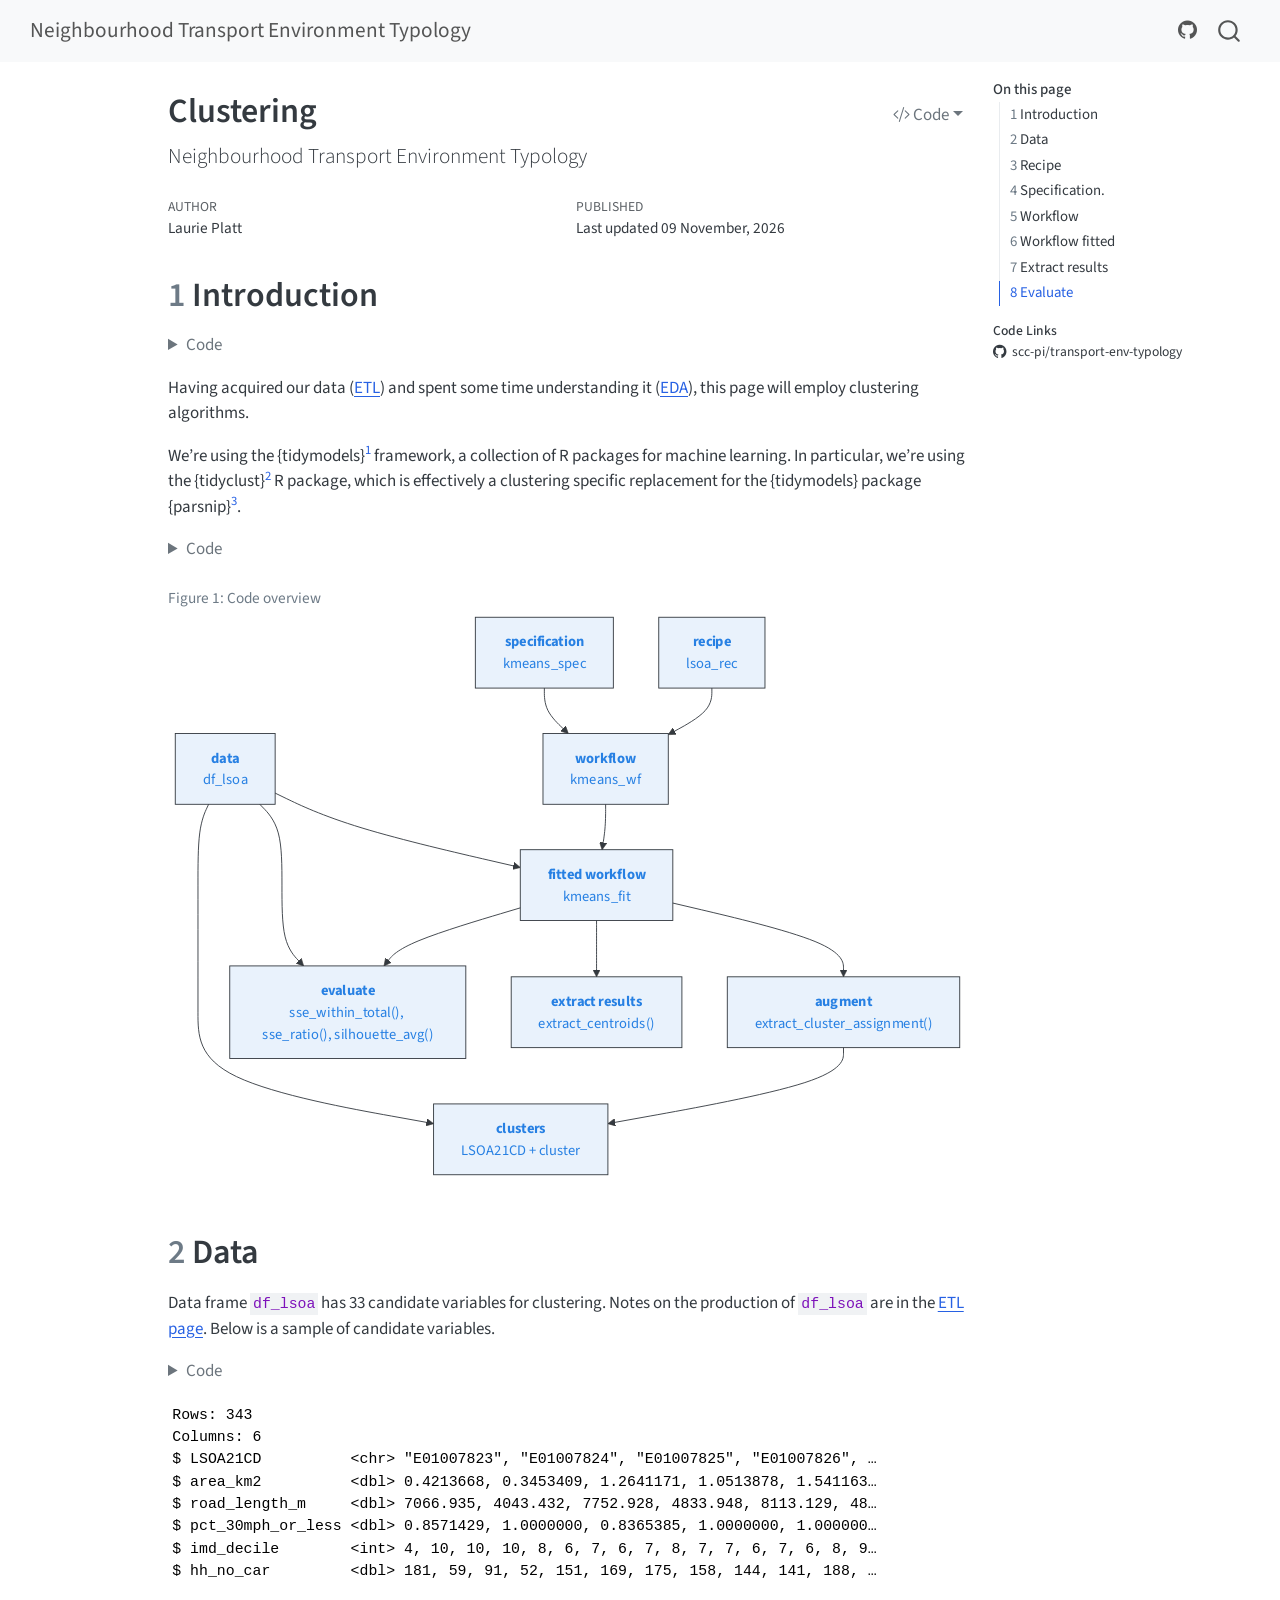
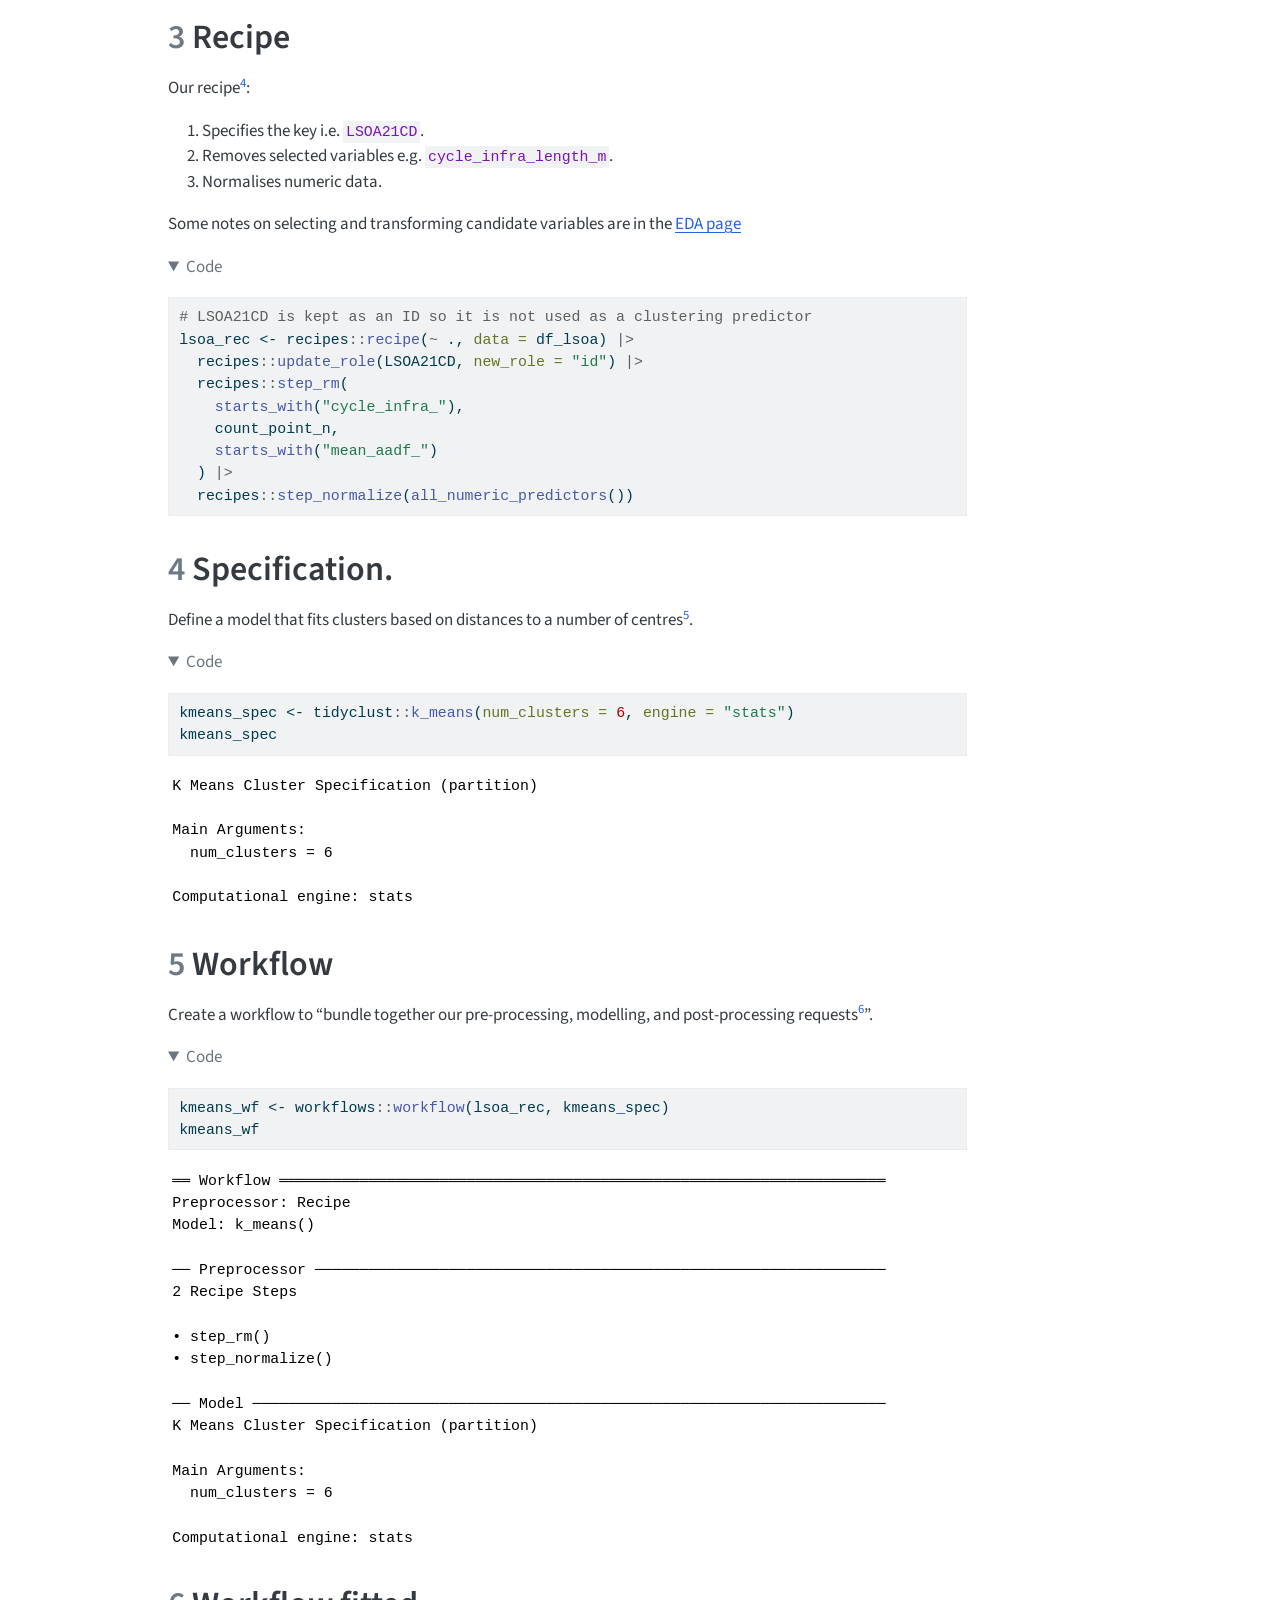
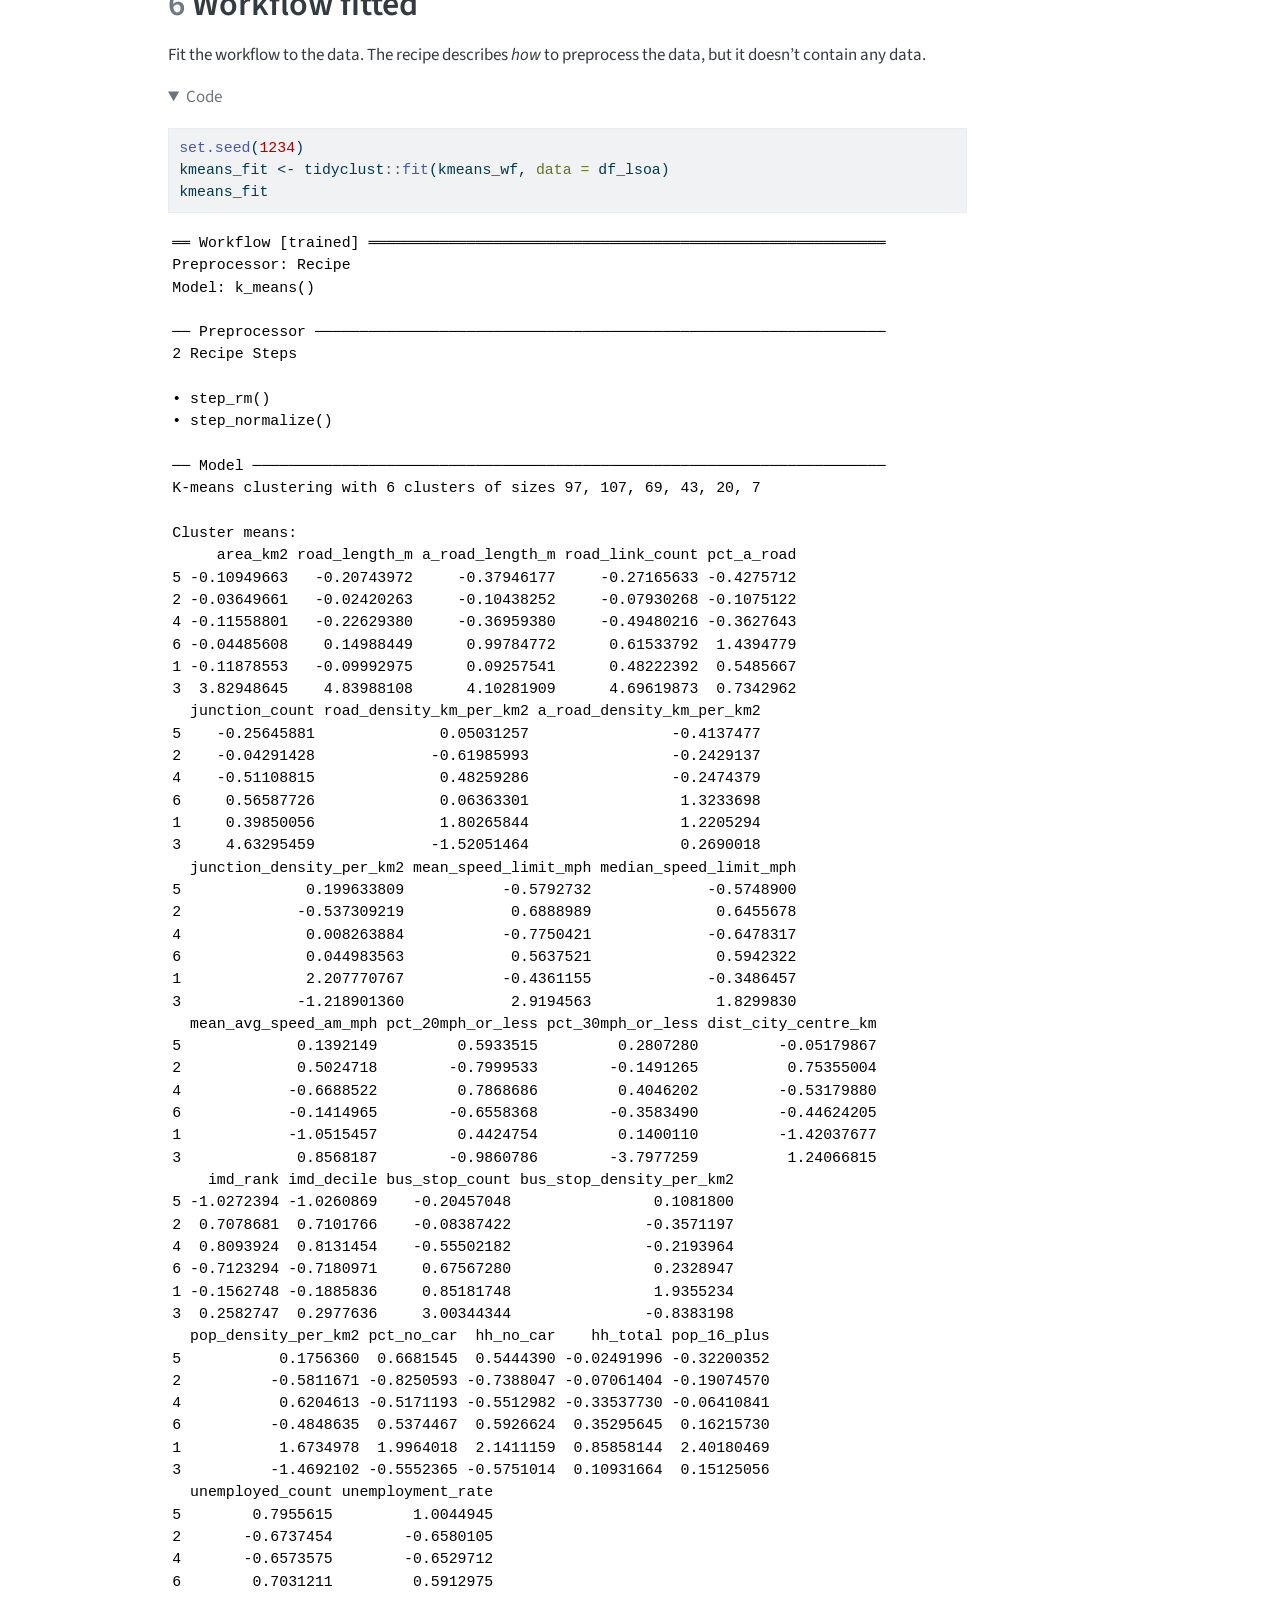
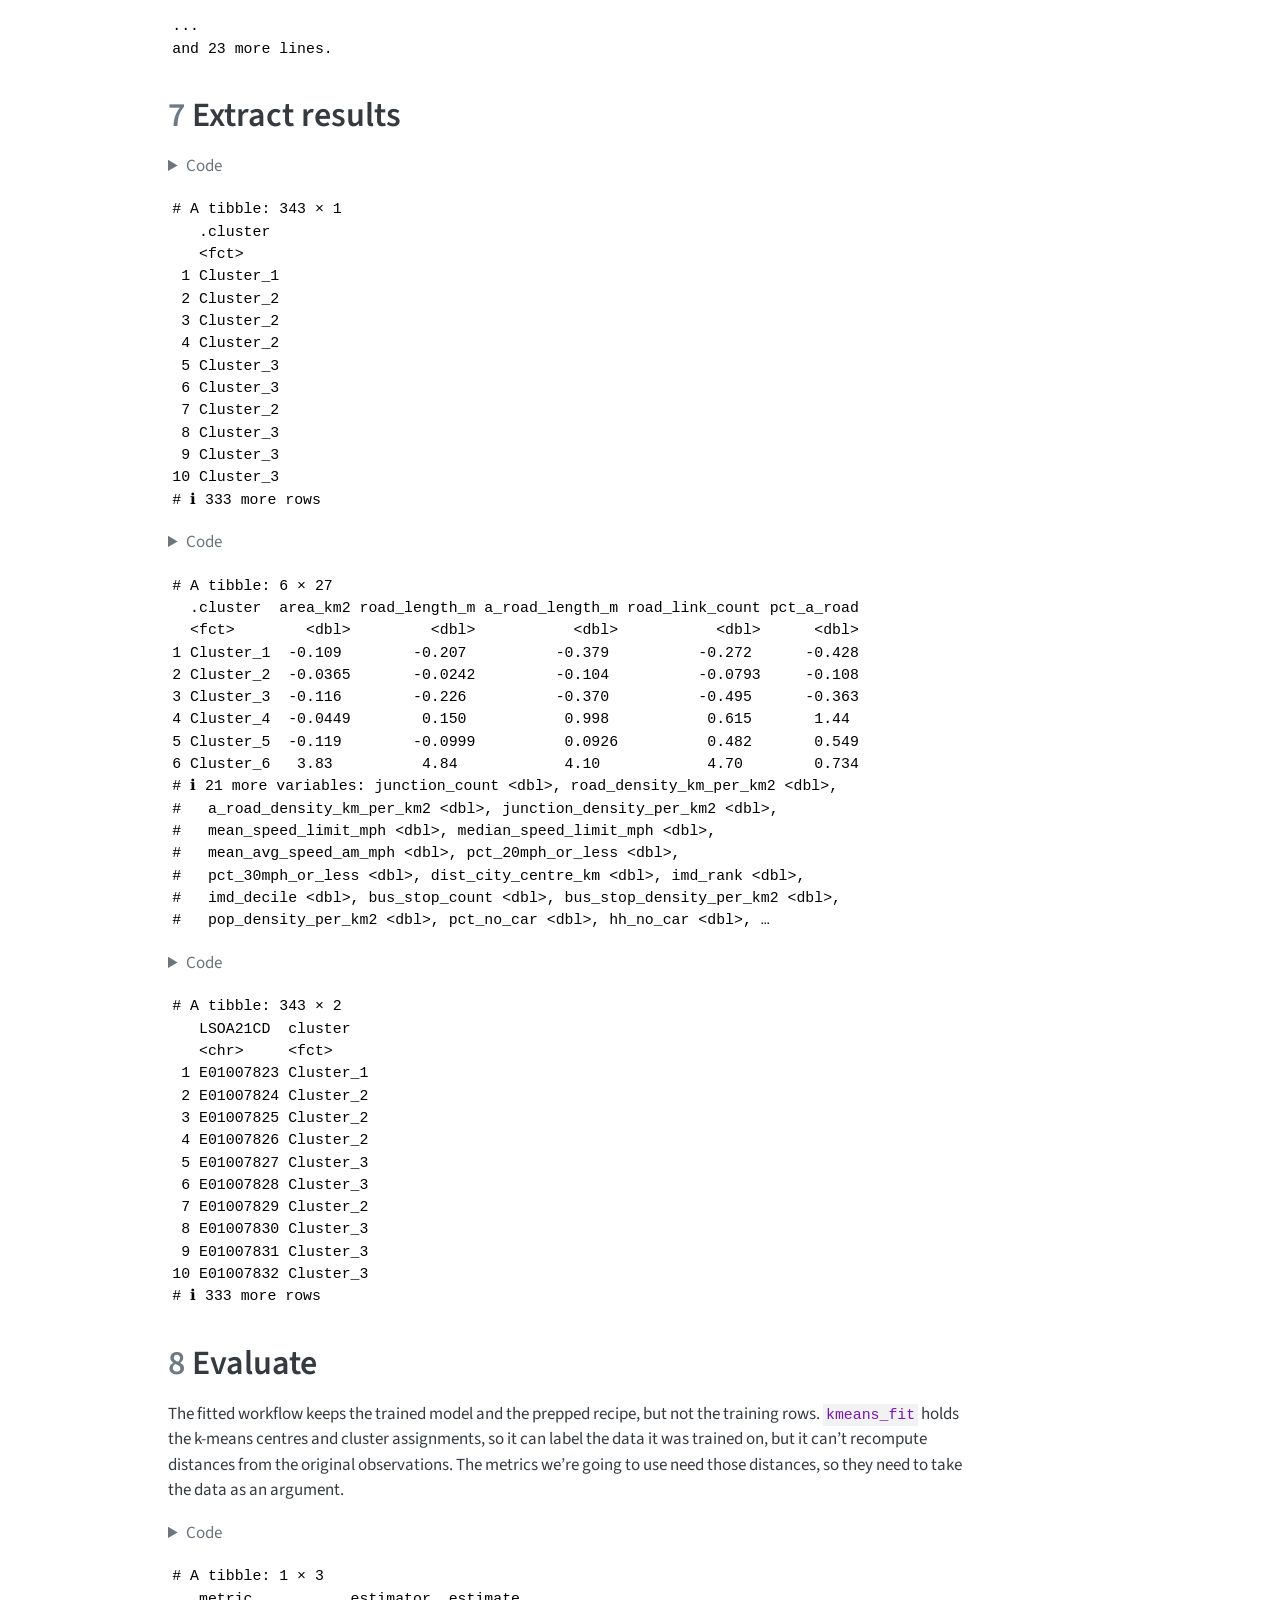
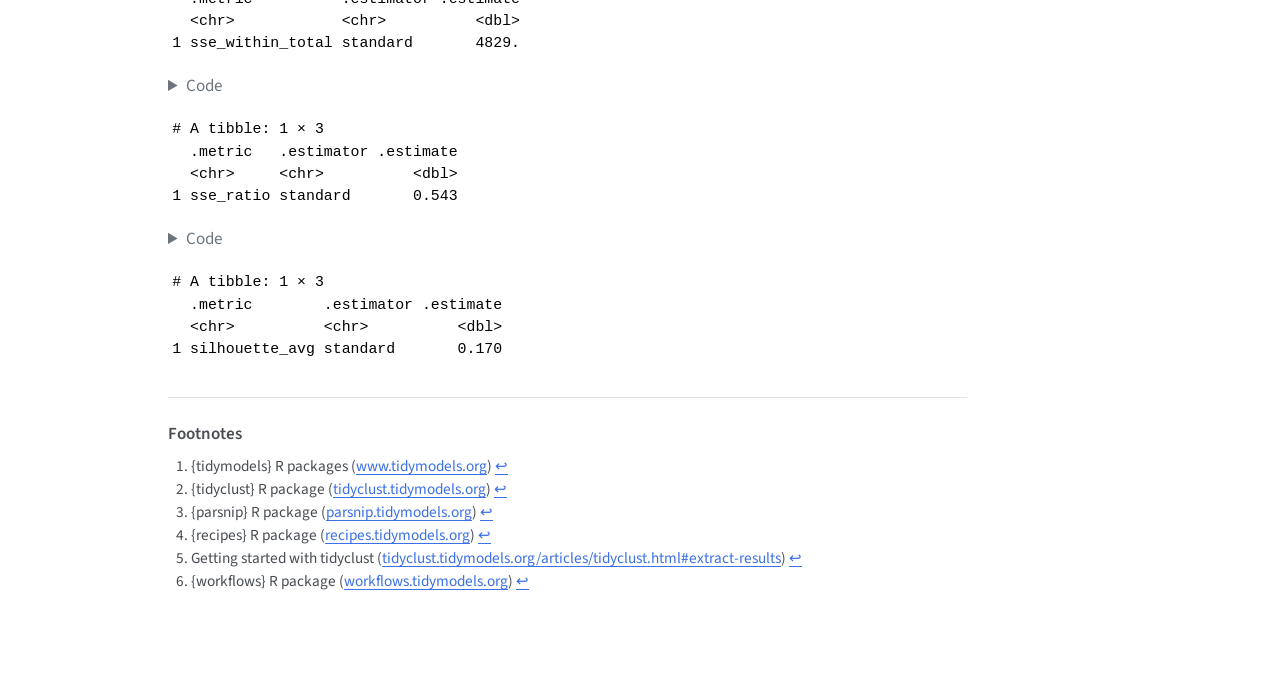
==== docs/clustering.html @ 14057536 "Include the rendered HTML files for the GitHub Page" ====
<!DOCTYPE html>
<html xmlns="http://www.w3.org/1999/xhtml" lang="en" xml:lang="en"><head>

<meta charset="utf-8">
<meta name="generator" content="quarto-1.9.38">

<meta name="viewport" content="width=device-width, initial-scale=1.0, user-scalable=yes">

<meta name="author" content="Laurie Platt">

<title>Clustering – Neighbourhood Transport Environment Typology</title>
<style>
/* Default styles provided by pandoc.
** See https://pandoc.org/MANUAL.html#variables-for-html for config info.
*/
code{white-space: pre-wrap;}
span.smallcaps{font-variant: small-caps;}
div.columns{display: flex; gap: min(4vw, 1.5em);}
div.column{flex: auto; overflow-x: auto;}
div.hanging-indent{margin-left: 1.5em; text-indent: -1.5em;}
ul.task-list{list-style: none;}
ul.task-list li input[type="checkbox"] {
  width: 0.8em;
  margin: 0 0.8em 0.2em -1em; /* quarto-specific, see https://github.com/quarto-dev/quarto-cli/issues/4556 */ 
  vertical-align: middle;
}
/* CSS for syntax highlighting */
html { -webkit-text-size-adjust: 100%; }
pre > code.sourceCode { white-space: pre; position: relative; }
pre > code.sourceCode > span { display: inline-block; line-height: 1.25; }
pre > code.sourceCode > span:empty { height: 1.2em; }
.sourceCode { overflow: visible; }
code.sourceCode > span { color: inherit; text-decoration: inherit; }
div.sourceCode { margin: 1em 0; }
pre.sourceCode { margin: 0; }
@media screen {
div.sourceCode { overflow: auto; }
}
@media print {
pre > code.sourceCode { white-space: pre-wrap; }
pre > code.sourceCode > span { text-indent: -5em; padding-left: 5em; }
}
pre.numberSource code
  { counter-reset: source-line 0; }
pre.numberSource code > span
  { position: relative; left: -4em; counter-increment: source-line; }
pre.numberSource code > span > a:first-child::before
  { content: counter(source-line);
    position: relative; left: -1em; text-align: right; vertical-align: baseline;
    border: none; display: inline-block;
    -webkit-touch-callout: none; -webkit-user-select: none;
    -khtml-user-select: none; -moz-user-select: none;
    -ms-user-select: none; user-select: none;
    padding: 0 4px; width: 4em;
  }
pre.numberSource { margin-left: 3em;  padding-left: 4px; }
div.sourceCode
  {   }
@media screen {
pre > code.sourceCode > span > a:first-child::before { text-decoration: underline; }
}
</style>


<script src="site_libs/quarto-nav/quarto-nav.js"></script>
<script src="site_libs/quarto-nav/headroom.min.js"></script>
<script src="site_libs/clipboard/clipboard.min.js"></script>
<script src="site_libs/quarto-search/autocomplete.umd.js"></script>
<script src="site_libs/quarto-search/fuse.min.js"></script>
<script src="site_libs/quarto-search/quarto-search.js"></script>
<meta name="quarto:offset" content="./">
<script src="site_libs/quarto-html/quarto.js" type="module"></script>
<script src="site_libs/quarto-html/tabsets/tabsets.js" type="module"></script>
<script src="site_libs/quarto-html/popper.min.js"></script>
<script src="site_libs/quarto-html/tippy.umd.min.js"></script>
<script src="site_libs/quarto-html/anchor.min.js"></script>
<link href="site_libs/quarto-html/tippy.css" rel="stylesheet">
<link href="site_libs/quarto-html/quarto-syntax-highlighting-15634bcf2e68342d4ad2dfa704d543f6.css" rel="stylesheet" id="quarto-text-highlighting-styles">
<script src="site_libs/bootstrap/bootstrap.min.js"></script>
<link href="site_libs/bootstrap/bootstrap-icons.css" rel="stylesheet">
<link href="site_libs/bootstrap/bootstrap-a0f9fd0d421825b736dc1bbcbcba2219.min.css" rel="stylesheet" append-hash="true" id="quarto-bootstrap" data-mode="light">
<script id="quarto-search-options" type="application/json">{
  "location": "navbar",
  "copy-button": false,
  "collapse-after": 3,
  "panel-placement": "end",
  "type": "overlay",
  "limit": 50,
  "keyboard-shortcut": [
    "f",
    "/",
    "s"
  ],
  "show-item-context": false,
  "language": {
    "search-no-results-text": "No results",
    "search-matching-documents-text": "matching documents",
    "search-copy-link-title": "Copy link to search",
    "search-hide-matches-text": "Hide additional matches",
    "search-more-match-text": "more match in this document",
    "search-more-matches-text": "more matches in this document",
    "search-clear-button-title": "Clear",
    "search-text-placeholder": "",
    "search-detached-cancel-button-title": "Cancel",
    "search-submit-button-title": "Submit",
    "search-label": "Search"
  }
}</script>
<script src="site_libs/quarto-diagram/mermaid.min.js"></script>
<script src="site_libs/quarto-diagram/mermaid-init.js"></script>
<link href="site_libs/quarto-diagram/mermaid.css" rel="stylesheet">


<link rel="stylesheet" href="resources/styles.css">
</head>

<body class="nav-fixed quarto-light">

<div id="quarto-search-results"></div>
  <header id="quarto-header" class="headroom fixed-top">
    <nav class="navbar navbar-expand-lg " data-bs-theme="dark">
      <div class="navbar-container container-fluid">
      <div class="navbar-brand-container mx-auto">
    <a class="navbar-brand" href="./index.html">
    <span class="navbar-title">Neighbourhood Transport Environment Typology</span>
    </a>
  </div>
            <div id="quarto-search" class="" title="Search"></div>
          <button class="navbar-toggler" type="button" data-bs-toggle="collapse" data-bs-target="#navbarCollapse" aria-controls="navbarCollapse" role="menu" aria-expanded="false" aria-label="Toggle navigation" onclick="if (window.quartoToggleHeadroom) { window.quartoToggleHeadroom(); }">
  <span class="navbar-toggler-icon"></span>
</button>
          <div class="collapse navbar-collapse" id="navbarCollapse">
            <ul class="navbar-nav navbar-nav-scroll ms-auto">
  <li class="nav-item compact">
    <a class="nav-link" href="https://github.com/scc-pi/transport-env-typology"> <i class="bi bi-github" role="img" aria-label="GitHub">
</i> 
<span class="menu-text"></span></a>
  </li>  
</ul>
          </div> <!-- /navcollapse -->
            <div class="quarto-navbar-tools">
</div>
      </div> <!-- /container-fluid -->
    </nav>
</header>
<!-- content -->
<div id="quarto-content" class="quarto-container page-columns page-rows-contents page-layout-article page-navbar">
<!-- sidebar -->
<!-- margin-sidebar -->
    <div id="quarto-margin-sidebar" class="sidebar margin-sidebar">
        <nav id="TOC" role="doc-toc" class="toc-active" data-toc-expanded="1">
    <h2 id="toc-title">On this page</h2>
   
  <ul>
  <li><a href="#introduction" id="toc-introduction" class="nav-link active" data-scroll-target="#introduction"><span class="header-section-number">1</span> Introduction</a></li>
  <li><a href="#data" id="toc-data" class="nav-link" data-scroll-target="#data"><span class="header-section-number">2</span> Data</a></li>
  <li><a href="#recipe" id="toc-recipe" class="nav-link" data-scroll-target="#recipe"><span class="header-section-number">3</span> Recipe</a></li>
  <li><a href="#specification." id="toc-specification." class="nav-link" data-scroll-target="#specification."><span class="header-section-number">4</span> Specification.</a></li>
  <li><a href="#workflow" id="toc-workflow" class="nav-link" data-scroll-target="#workflow"><span class="header-section-number">5</span> Workflow</a></li>
  <li><a href="#workflow-fitted" id="toc-workflow-fitted" class="nav-link" data-scroll-target="#workflow-fitted"><span class="header-section-number">6</span> Workflow fitted</a></li>
  <li><a href="#extract-results" id="toc-extract-results" class="nav-link" data-scroll-target="#extract-results"><span class="header-section-number">7</span> Extract results</a></li>
  <li><a href="#evaluate" id="toc-evaluate" class="nav-link" data-scroll-target="#evaluate"><span class="header-section-number">8</span> Evaluate</a></li>
  </ul>
<div class="quarto-code-links"><h2>Code Links</h2><ul><li><a href="https://github.com/scc-pi/transport-env-typology"><i class="bi bi-github"></i>scc-pi/transport-env-typology</a></li></ul></div></nav>
    </div>
<!-- main -->
<main class="content" id="quarto-document-content">

<header id="title-block-header" class="quarto-title-block default">
<div class="quarto-title">
<div class="quarto-title-block"><div><h1 class="title">Clustering</h1><button type="button" class="btn code-tools-button dropdown-toggle" id="quarto-code-tools-menu" data-bs-toggle="dropdown" aria-expanded="false"><i class="bi"></i> Code</button><ul class="dropdown-menu dropdown-menu-end" aria-labelelledby="quarto-code-tools-menu"><li><a id="quarto-show-all-code" class="dropdown-item" href="javascript:void(0)" role="button">Show All Code</a></li><li><a id="quarto-hide-all-code" class="dropdown-item" href="javascript:void(0)" role="button">Hide All Code</a></li><li><hr class="dropdown-divider"></li><li><a id="quarto-view-source" class="dropdown-item" href="javascript:void(0)" role="button">View Source</a></li></ul></div></div>
<p class="subtitle lead">Neighbourhood Transport Environment Typology</p>
</div>



<div class="quarto-title-meta">

    <div>
    <div class="quarto-title-meta-heading">Author</div>
    <div class="quarto-title-meta-contents">
             <p>Laurie Platt </p>
          </div>
  </div>
    
    <div>
    <div class="quarto-title-meta-heading">Published</div>
    <div class="quarto-title-meta-contents">
      <p class="date">Last updated 09 November, 2026</p>
    </div>
  </div>
  
    
  </div>
  


</header>


<section id="introduction" class="level1" data-number="1">
<h1 data-number="1"><span class="header-section-number">1</span> Introduction</h1>
<div class="cell">
<details class="code-fold">
<summary>Code</summary>
<div class="code-copy-outer-scaffold"><div class="sourceCode cell-code" id="cb1"><pre class="sourceCode r code-with-copy"><code class="sourceCode r"><span id="cb1-1"><a href="#cb1-1" aria-hidden="true" tabindex="-1"></a><span class="co"># Packages</span></span>
<span id="cb1-2"><a href="#cb1-2" aria-hidden="true" tabindex="-1"></a><span class="fu">library</span>(tidyverse)</span>
<span id="cb1-3"><a href="#cb1-3" aria-hidden="true" tabindex="-1"></a><span class="fu">library</span>(here)</span>
<span id="cb1-4"><a href="#cb1-4" aria-hidden="true" tabindex="-1"></a><span class="fu">library</span>(targets)</span>
<span id="cb1-5"><a href="#cb1-5" aria-hidden="true" tabindex="-1"></a><span class="fu">library</span>(gt)</span>
<span id="cb1-6"><a href="#cb1-6" aria-hidden="true" tabindex="-1"></a><span class="fu">library</span>(gtExtras)</span>
<span id="cb1-7"><a href="#cb1-7" aria-hidden="true" tabindex="-1"></a><span class="fu">library</span>(sf)</span>
<span id="cb1-8"><a href="#cb1-8" aria-hidden="true" tabindex="-1"></a><span class="fu">library</span>(leaflet)</span>
<span id="cb1-9"><a href="#cb1-9" aria-hidden="true" tabindex="-1"></a><span class="fu">library</span>(tidymodels)</span>
<span id="cb1-10"><a href="#cb1-10" aria-hidden="true" tabindex="-1"></a><span class="fu">library</span>(tidyclust)</span>
<span id="cb1-11"><a href="#cb1-11" aria-hidden="true" tabindex="-1"></a></span>
<span id="cb1-12"><a href="#cb1-12" aria-hidden="true" tabindex="-1"></a><span class="co"># Sources all R/*.R same as _targets.R</span></span>
<span id="cb1-13"><a href="#cb1-13" aria-hidden="true" tabindex="-1"></a><span class="fu">tar_source</span>()       </span>
<span id="cb1-14"><a href="#cb1-14" aria-hidden="true" tabindex="-1"></a></span>
<span id="cb1-15"><a href="#cb1-15" aria-hidden="true" tabindex="-1"></a><span class="co"># Objects needed from our {targets} pipeline</span></span>
<span id="cb1-16"><a href="#cb1-16" aria-hidden="true" tabindex="-1"></a><span class="fu">tar_load</span>(df_lsoa)</span>
<span id="cb1-17"><a href="#cb1-17" aria-hidden="true" tabindex="-1"></a></span>
<span id="cb1-18"><a href="#cb1-18" aria-hidden="true" tabindex="-1"></a><span class="co"># ggplot theme</span></span>
<span id="cb1-19"><a href="#cb1-19" aria-hidden="true" tabindex="-1"></a><span class="fu">set_theme</span>(<span class="fu">theme_minimal</span>())</span></code></pre></div><button title="Copy to Clipboard" class="code-copy-button"><i class="bi"></i></button></div>
</details>
</div>
<p>Having acquired our data (<a href="./etl.html">ETL</a>) and spent some time understanding it (<a href="./eda.html">EDA</a>), this page will employ clustering algorithms.</p>
<p>We’re using the {tidymodels}<a href="#fn1" class="footnote-ref" id="fnref1" role="doc-noteref"><sup>1</sup></a> framework, a collection of R packages for machine learning. In particular, we’re using the {tidyclust}<a href="#fn2" class="footnote-ref" id="fnref2" role="doc-noteref"><sup>2</sup></a> R package, which is effectively a clustering specific replacement for the {tidymodels} package {parsnip}<a href="#fn3" class="footnote-ref" id="fnref3" role="doc-noteref"><sup>3</sup></a>.</p>
<div class="cell" data-layout-align="left">
<details class="code-fold">
<summary>Code</summary>
<div class="code-copy-outer-scaffold"><div class="sourceCode cell-code" id="cb2"><pre class="sourceCode default code-with-copy"><code class="sourceCode default"><span id="cb2-1"><a href="#cb2-1" aria-hidden="true" tabindex="-1"></a>flowchart TD</span>
<span id="cb2-2"><a href="#cb2-2" aria-hidden="true" tabindex="-1"></a>    df["&lt;b&gt;data&lt;/b&gt;&lt;br/&gt;df_lsoa"]</span>
<span id="cb2-3"><a href="#cb2-3" aria-hidden="true" tabindex="-1"></a>    rec["&lt;b&gt;recipe&lt;/b&gt;&lt;br/&gt;lsoa_rec"]</span>
<span id="cb2-4"><a href="#cb2-4" aria-hidden="true" tabindex="-1"></a>    spec["&lt;b&gt;specification&lt;/b&gt;&lt;br/&gt;kmeans_spec"]</span>
<span id="cb2-5"><a href="#cb2-5" aria-hidden="true" tabindex="-1"></a>    wf["&lt;b&gt;workflow&lt;/b&gt;&lt;br/&gt;kmeans_wf"]</span>
<span id="cb2-6"><a href="#cb2-6" aria-hidden="true" tabindex="-1"></a>    fit["&lt;b&gt;fitted workflow&lt;/b&gt;&lt;br/&gt;kmeans_fit"]</span>
<span id="cb2-7"><a href="#cb2-7" aria-hidden="true" tabindex="-1"></a>    aug["&lt;b&gt;augment&lt;/b&gt;&lt;br/&gt;extract_cluster_assignment()"]</span>
<span id="cb2-8"><a href="#cb2-8" aria-hidden="true" tabindex="-1"></a>    cent["&lt;b&gt;extract results&lt;/b&gt;&lt;br/&gt;extract_centroids()"]</span>
<span id="cb2-9"><a href="#cb2-9" aria-hidden="true" tabindex="-1"></a>    eval["&lt;b&gt;evaluate&lt;/b&gt;&lt;br/&gt;sse_within_total(), sse_ratio(), silhouette_avg()"]</span>
<span id="cb2-10"><a href="#cb2-10" aria-hidden="true" tabindex="-1"></a>    clust["&lt;b&gt;clusters&lt;/b&gt;&lt;br/&gt;LSOA21CD + cluster"]</span>
<span id="cb2-11"><a href="#cb2-11" aria-hidden="true" tabindex="-1"></a>    </span>
<span id="cb2-12"><a href="#cb2-12" aria-hidden="true" tabindex="-1"></a>    rec --&gt; wf</span>
<span id="cb2-13"><a href="#cb2-13" aria-hidden="true" tabindex="-1"></a>    spec --&gt; wf</span>
<span id="cb2-14"><a href="#cb2-14" aria-hidden="true" tabindex="-1"></a></span>
<span id="cb2-15"><a href="#cb2-15" aria-hidden="true" tabindex="-1"></a>    df --&gt; fit</span>
<span id="cb2-16"><a href="#cb2-16" aria-hidden="true" tabindex="-1"></a>    wf --&gt; fit</span>
<span id="cb2-17"><a href="#cb2-17" aria-hidden="true" tabindex="-1"></a></span>
<span id="cb2-18"><a href="#cb2-18" aria-hidden="true" tabindex="-1"></a>    fit --&gt; aug</span>
<span id="cb2-19"><a href="#cb2-19" aria-hidden="true" tabindex="-1"></a>    fit --&gt; cent</span>
<span id="cb2-20"><a href="#cb2-20" aria-hidden="true" tabindex="-1"></a>    fit --&gt; eval</span>
<span id="cb2-21"><a href="#cb2-21" aria-hidden="true" tabindex="-1"></a>    df --&gt; eval</span>
<span id="cb2-22"><a href="#cb2-22" aria-hidden="true" tabindex="-1"></a>    </span>
<span id="cb2-23"><a href="#cb2-23" aria-hidden="true" tabindex="-1"></a>    df --&gt; clust</span>
<span id="cb2-24"><a href="#cb2-24" aria-hidden="true" tabindex="-1"></a>    aug --&gt; clust</span></code></pre></div><button title="Copy to Clipboard" class="code-copy-button"><i class="bi"></i></button></div>
</details>
<div class="cell-output-display">
<div id="fig-overview" class="quarto-float quarto-figure quarto-figure-left anchored">
<figure class="quarto-float quarto-float-fig figure">
<figcaption class="quarto-float-caption-top quarto-float-caption quarto-float-fig" id="fig-overview-caption-0ceaefa1-69ba-4598-a22c-09a6ac19f8ca">
Figure&nbsp;1: Code overview
</figcaption>
<div aria-describedby="fig-overview-caption-0ceaefa1-69ba-4598-a22c-09a6ac19f8ca">
<div>
<pre class="mermaid mermaid-js" data-label="fig-overview">flowchart TD
    df["&lt;b&gt;data&lt;/b&gt;&lt;br/&gt;df_lsoa"]
    rec["&lt;b&gt;recipe&lt;/b&gt;&lt;br/&gt;lsoa_rec"]
    spec["&lt;b&gt;specification&lt;/b&gt;&lt;br/&gt;kmeans_spec"]
    wf["&lt;b&gt;workflow&lt;/b&gt;&lt;br/&gt;kmeans_wf"]
    fit["&lt;b&gt;fitted workflow&lt;/b&gt;&lt;br/&gt;kmeans_fit"]
    aug["&lt;b&gt;augment&lt;/b&gt;&lt;br/&gt;extract_cluster_assignment()"]
    cent["&lt;b&gt;extract results&lt;/b&gt;&lt;br/&gt;extract_centroids()"]
    eval["&lt;b&gt;evaluate&lt;/b&gt;&lt;br/&gt;sse_within_total(), sse_ratio(), silhouette_avg()"]
    clust["&lt;b&gt;clusters&lt;/b&gt;&lt;br/&gt;LSOA21CD + cluster"]
    
    rec --&gt; wf
    spec --&gt; wf

    df --&gt; fit
    wf --&gt; fit

    fit --&gt; aug
    fit --&gt; cent
    fit --&gt; eval
    df --&gt; eval
    
    df --&gt; clust
    aug --&gt; clust
</pre>
</div>
</div>
</figure>
</div>
</div>
</div>
</section>
<section id="data" class="level1" data-number="2">
<h1 data-number="2"><span class="header-section-number">2</span> Data</h1>
<p>Data frame <code>df_lsoa</code> has 33 candidate variables for clustering. Notes on the production of <code>df_lsoa</code> are in the <a href="./etl.html">ETL page</a>. Below is a sample of candidate variables.</p>
<div class="cell">
<details class="code-fold">
<summary>Code</summary>
<div class="code-copy-outer-scaffold"><div class="sourceCode cell-code" id="cb3"><pre class="sourceCode r code-with-copy"><code class="sourceCode r"><span id="cb3-1"><a href="#cb3-1" aria-hidden="true" tabindex="-1"></a>df_lsoa <span class="sc">|&gt;</span> </span>
<span id="cb3-2"><a href="#cb3-2" aria-hidden="true" tabindex="-1"></a>  <span class="fu">select</span>(<span class="dv">1</span>, <span class="dv">2</span>, <span class="dv">3</span>, <span class="dv">15</span>, <span class="dv">25</span>, <span class="dv">30</span>) <span class="sc">|&gt;</span> </span>
<span id="cb3-3"><a href="#cb3-3" aria-hidden="true" tabindex="-1"></a>  <span class="fu">glimpse</span>()</span></code></pre></div><button title="Copy to Clipboard" class="code-copy-button"><i class="bi"></i></button></div>
</details>
<div class="cell-output cell-output-stdout">
<pre><code>Rows: 343
Columns: 6
$ LSOA21CD          &lt;chr&gt; "E01007823", "E01007824", "E01007825", "E01007826", …
$ area_km2          &lt;dbl&gt; 0.4213668, 0.3453409, 1.2641171, 1.0513878, 1.541163…
$ road_length_m     &lt;dbl&gt; 7066.935, 4043.432, 7752.928, 4833.948, 8113.129, 48…
$ pct_30mph_or_less &lt;dbl&gt; 0.8571429, 1.0000000, 0.8365385, 1.0000000, 1.000000…
$ imd_decile        &lt;int&gt; 4, 10, 10, 10, 8, 6, 7, 6, 7, 8, 7, 7, 6, 7, 6, 8, 9…
$ hh_no_car         &lt;dbl&gt; 181, 59, 91, 52, 151, 169, 175, 158, 144, 141, 188, …</code></pre>
</div>
</div>
</section>
<section id="recipe" class="level1" data-number="3">
<h1 data-number="3"><span class="header-section-number">3</span> Recipe</h1>
<p>Our recipe<a href="#fn4" class="footnote-ref" id="fnref4" role="doc-noteref"><sup>4</sup></a>:</p>
<ol type="1">
<li>Specifies the key i.e.&nbsp;<code>LSOA21CD</code>.<br>
</li>
<li>Removes selected variables e.g.&nbsp;<code>cycle_infra_length_m</code>.<br>
</li>
<li>Normalises numeric data.</li>
</ol>
<p>Some notes on selecting and transforming candidate variables are in the <a href="./eda.html">EDA page</a></p>
<div class="cell">
<details open="" class="code-fold">
<summary>Code</summary>
<div class="code-copy-outer-scaffold"><div class="sourceCode cell-code" id="cb5"><pre class="sourceCode r code-with-copy"><code class="sourceCode r"><span id="cb5-1"><a href="#cb5-1" aria-hidden="true" tabindex="-1"></a><span class="co"># LSOA21CD is kept as an ID so it is not used as a clustering predictor</span></span>
<span id="cb5-2"><a href="#cb5-2" aria-hidden="true" tabindex="-1"></a>lsoa_rec <span class="ot">&lt;-</span> recipes<span class="sc">::</span><span class="fu">recipe</span>(<span class="sc">~</span> ., <span class="at">data =</span> df_lsoa) <span class="sc">|&gt;</span></span>
<span id="cb5-3"><a href="#cb5-3" aria-hidden="true" tabindex="-1"></a>  recipes<span class="sc">::</span><span class="fu">update_role</span>(LSOA21CD, <span class="at">new_role =</span> <span class="st">"id"</span>) <span class="sc">|&gt;</span></span>
<span id="cb5-4"><a href="#cb5-4" aria-hidden="true" tabindex="-1"></a>  recipes<span class="sc">::</span><span class="fu">step_rm</span>(</span>
<span id="cb5-5"><a href="#cb5-5" aria-hidden="true" tabindex="-1"></a>    <span class="fu">starts_with</span>(<span class="st">"cycle_infra_"</span>),</span>
<span id="cb5-6"><a href="#cb5-6" aria-hidden="true" tabindex="-1"></a>    count_point_n,</span>
<span id="cb5-7"><a href="#cb5-7" aria-hidden="true" tabindex="-1"></a>    <span class="fu">starts_with</span>(<span class="st">"mean_aadf_"</span>)</span>
<span id="cb5-8"><a href="#cb5-8" aria-hidden="true" tabindex="-1"></a>  ) <span class="sc">|&gt;</span></span>
<span id="cb5-9"><a href="#cb5-9" aria-hidden="true" tabindex="-1"></a>  recipes<span class="sc">::</span><span class="fu">step_normalize</span>(<span class="fu">all_numeric_predictors</span>())</span></code></pre></div><button title="Copy to Clipboard" class="code-copy-button"><i class="bi"></i></button></div>
</details>
</div>
</section>
<section id="specification." class="level1" data-number="4">
<h1 data-number="4"><span class="header-section-number">4</span> Specification.</h1>
<p>Define a model that fits clusters based on distances to a number of centres<a href="#fn5" class="footnote-ref" id="fnref5" role="doc-noteref"><sup>5</sup></a>.</p>
<div class="cell">
<details open="" class="code-fold">
<summary>Code</summary>
<div class="code-copy-outer-scaffold"><div class="sourceCode cell-code" id="cb6"><pre class="sourceCode r code-with-copy"><code class="sourceCode r"><span id="cb6-1"><a href="#cb6-1" aria-hidden="true" tabindex="-1"></a>kmeans_spec <span class="ot">&lt;-</span> tidyclust<span class="sc">::</span><span class="fu">k_means</span>(<span class="at">num_clusters =</span> <span class="dv">6</span>, <span class="at">engine =</span> <span class="st">"stats"</span>)</span>
<span id="cb6-2"><a href="#cb6-2" aria-hidden="true" tabindex="-1"></a>kmeans_spec</span></code></pre></div><button title="Copy to Clipboard" class="code-copy-button"><i class="bi"></i></button></div>
</details>
<div class="cell-output cell-output-stdout">
<pre><code>K Means Cluster Specification (partition)

Main Arguments:
  num_clusters = 6

Computational engine: stats </code></pre>
</div>
</div>
</section>
<section id="workflow" class="level1" data-number="5">
<h1 data-number="5"><span class="header-section-number">5</span> Workflow</h1>
<p>Create a workflow to “bundle together our pre-processing, modelling, and post-processing requests<a href="#fn6" class="footnote-ref" id="fnref6" role="doc-noteref"><sup>6</sup></a>”.</p>
<div class="cell">
<details open="" class="code-fold">
<summary>Code</summary>
<div class="code-copy-outer-scaffold"><div class="sourceCode cell-code" id="cb8"><pre class="sourceCode r code-with-copy"><code class="sourceCode r"><span id="cb8-1"><a href="#cb8-1" aria-hidden="true" tabindex="-1"></a>kmeans_wf <span class="ot">&lt;-</span> workflows<span class="sc">::</span><span class="fu">workflow</span>(lsoa_rec, kmeans_spec)</span>
<span id="cb8-2"><a href="#cb8-2" aria-hidden="true" tabindex="-1"></a>kmeans_wf</span></code></pre></div><button title="Copy to Clipboard" class="code-copy-button"><i class="bi"></i></button></div>
</details>
<div class="cell-output cell-output-stdout">
<pre><code>══ Workflow ════════════════════════════════════════════════════════════════════
Preprocessor: Recipe
Model: k_means()

── Preprocessor ────────────────────────────────────────────────────────────────
2 Recipe Steps

• step_rm()
• step_normalize()

── Model ───────────────────────────────────────────────────────────────────────
K Means Cluster Specification (partition)

Main Arguments:
  num_clusters = 6

Computational engine: stats </code></pre>
</div>
</div>
</section>
<section id="workflow-fitted" class="level1" data-number="6">
<h1 data-number="6"><span class="header-section-number">6</span> Workflow fitted</h1>
<p>Fit the workflow to the data. The recipe describes <em>how</em> to preprocess the data, but it doesn’t contain any data.</p>
<div class="cell">
<details open="" class="code-fold">
<summary>Code</summary>
<div class="code-copy-outer-scaffold"><div class="sourceCode cell-code" id="cb10"><pre class="sourceCode r code-with-copy"><code class="sourceCode r"><span id="cb10-1"><a href="#cb10-1" aria-hidden="true" tabindex="-1"></a><span class="fu">set.seed</span>(<span class="dv">1234</span>)</span>
<span id="cb10-2"><a href="#cb10-2" aria-hidden="true" tabindex="-1"></a>kmeans_fit <span class="ot">&lt;-</span> tidyclust<span class="sc">::</span><span class="fu">fit</span>(kmeans_wf, <span class="at">data =</span> df_lsoa)</span>
<span id="cb10-3"><a href="#cb10-3" aria-hidden="true" tabindex="-1"></a>kmeans_fit</span></code></pre></div><button title="Copy to Clipboard" class="code-copy-button"><i class="bi"></i></button></div>
</details>
<div class="cell-output cell-output-stdout">
<pre><code>══ Workflow [trained] ══════════════════════════════════════════════════════════
Preprocessor: Recipe
Model: k_means()

── Preprocessor ────────────────────────────────────────────────────────────────
2 Recipe Steps

• step_rm()
• step_normalize()

── Model ───────────────────────────────────────────────────────────────────────
K-means clustering with 6 clusters of sizes 97, 107, 69, 43, 20, 7

Cluster means:
     area_km2 road_length_m a_road_length_m road_link_count pct_a_road
5 -0.10949663   -0.20743972     -0.37946177     -0.27165633 -0.4275712
2 -0.03649661   -0.02420263     -0.10438252     -0.07930268 -0.1075122
4 -0.11558801   -0.22629380     -0.36959380     -0.49480216 -0.3627643
6 -0.04485608    0.14988449      0.99784772      0.61533792  1.4394779
1 -0.11878553   -0.09992975      0.09257541      0.48222392  0.5485667
3  3.82948645    4.83988108      4.10281909      4.69619873  0.7342962
  junction_count road_density_km_per_km2 a_road_density_km_per_km2
5    -0.25645881              0.05031257                -0.4137477
2    -0.04291428             -0.61985993                -0.2429137
4    -0.51108815              0.48259286                -0.2474379
6     0.56587726              0.06363301                 1.3233698
1     0.39850056              1.80265844                 1.2205294
3     4.63295459             -1.52051464                 0.2690018
  junction_density_per_km2 mean_speed_limit_mph median_speed_limit_mph
5              0.199633809           -0.5792732             -0.5748900
2             -0.537309219            0.6888989              0.6455678
4              0.008263884           -0.7750421             -0.6478317
6              0.044983563            0.5637521              0.5942322
1              2.207770767           -0.4361155             -0.3486457
3             -1.218901360            2.9194563              1.8299830
  mean_avg_speed_am_mph pct_20mph_or_less pct_30mph_or_less dist_city_centre_km
5             0.1392149         0.5933515         0.2807280         -0.05179867
2             0.5024718        -0.7999533        -0.1491265          0.75355004
4            -0.6688522         0.7868686         0.4046202         -0.53179880
6            -0.1414965        -0.6558368        -0.3583490         -0.44624205
1            -1.0515457         0.4424754         0.1400110         -1.42037677
3             0.8568187        -0.9860786        -3.7977259          1.24066815
    imd_rank imd_decile bus_stop_count bus_stop_density_per_km2
5 -1.0272394 -1.0260869    -0.20457048                0.1081800
2  0.7078681  0.7101766    -0.08387422               -0.3571197
4  0.8093924  0.8131454    -0.55502182               -0.2193964
6 -0.7123294 -0.7180971     0.67567280                0.2328947
1 -0.1562748 -0.1885836     0.85181748                1.9355234
3  0.2582747  0.2977636     3.00344344               -0.8383198
  pop_density_per_km2 pct_no_car  hh_no_car    hh_total pop_16_plus
5           0.1756360  0.6681545  0.5444390 -0.02491996 -0.32200352
2          -0.5811671 -0.8250593 -0.7388047 -0.07061404 -0.19074570
4           0.6204613 -0.5171193 -0.5512982 -0.33537730 -0.06410841
6          -0.4848635  0.5374467  0.5926624  0.35295645  0.16215730
1           1.6734978  1.9964018  2.1411159  0.85858144  2.40180469
3          -1.4692102 -0.5552365 -0.5751014  0.10931664  0.15125056
  unemployed_count unemployment_rate
5        0.7955615         1.0044945
2       -0.6737454        -0.6580105
4       -0.6573575        -0.6529712
6        0.7031211         0.5912975

...
and 23 more lines.</code></pre>
</div>
</div>
</section>
<section id="extract-results" class="level1" data-number="7">
<h1 data-number="7"><span class="header-section-number">7</span> Extract results</h1>
<div class="cell">
<details class="code-fold">
<summary>Code</summary>
<div class="code-copy-outer-scaffold"><div class="sourceCode cell-code" id="cb12"><pre class="sourceCode r code-with-copy"><code class="sourceCode r"><span id="cb12-1"><a href="#cb12-1" aria-hidden="true" tabindex="-1"></a>tidyclust<span class="sc">::</span><span class="fu">extract_cluster_assignment</span>(kmeans_fit)</span></code></pre></div><button title="Copy to Clipboard" class="code-copy-button"><i class="bi"></i></button></div>
</details>
<div class="cell-output cell-output-stdout">
<pre><code># A tibble: 343 × 1
   .cluster 
   &lt;fct&gt;    
 1 Cluster_1
 2 Cluster_2
 3 Cluster_2
 4 Cluster_2
 5 Cluster_3
 6 Cluster_3
 7 Cluster_2
 8 Cluster_3
 9 Cluster_3
10 Cluster_3
# ℹ 333 more rows</code></pre>
</div>
</div>
<div class="cell">
<details class="code-fold">
<summary>Code</summary>
<div class="code-copy-outer-scaffold"><div class="sourceCode cell-code" id="cb14"><pre class="sourceCode r code-with-copy"><code class="sourceCode r"><span id="cb14-1"><a href="#cb14-1" aria-hidden="true" tabindex="-1"></a>tidyclust<span class="sc">::</span><span class="fu">extract_centroids</span>(kmeans_fit)</span></code></pre></div><button title="Copy to Clipboard" class="code-copy-button"><i class="bi"></i></button></div>
</details>
<div class="cell-output cell-output-stdout">
<pre><code># A tibble: 6 × 27
  .cluster  area_km2 road_length_m a_road_length_m road_link_count pct_a_road
  &lt;fct&gt;        &lt;dbl&gt;         &lt;dbl&gt;           &lt;dbl&gt;           &lt;dbl&gt;      &lt;dbl&gt;
1 Cluster_1  -0.109        -0.207          -0.379          -0.272      -0.428
2 Cluster_2  -0.0365       -0.0242         -0.104          -0.0793     -0.108
3 Cluster_3  -0.116        -0.226          -0.370          -0.495      -0.363
4 Cluster_4  -0.0449        0.150           0.998           0.615       1.44 
5 Cluster_5  -0.119        -0.0999          0.0926          0.482       0.549
6 Cluster_6   3.83          4.84            4.10            4.70        0.734
# ℹ 21 more variables: junction_count &lt;dbl&gt;, road_density_km_per_km2 &lt;dbl&gt;,
#   a_road_density_km_per_km2 &lt;dbl&gt;, junction_density_per_km2 &lt;dbl&gt;,
#   mean_speed_limit_mph &lt;dbl&gt;, median_speed_limit_mph &lt;dbl&gt;,
#   mean_avg_speed_am_mph &lt;dbl&gt;, pct_20mph_or_less &lt;dbl&gt;,
#   pct_30mph_or_less &lt;dbl&gt;, dist_city_centre_km &lt;dbl&gt;, imd_rank &lt;dbl&gt;,
#   imd_decile &lt;dbl&gt;, bus_stop_count &lt;dbl&gt;, bus_stop_density_per_km2 &lt;dbl&gt;,
#   pop_density_per_km2 &lt;dbl&gt;, pct_no_car &lt;dbl&gt;, hh_no_car &lt;dbl&gt;, …</code></pre>
</div>
</div>
<div class="cell">
<details class="code-fold">
<summary>Code</summary>
<div class="code-copy-outer-scaffold"><div class="sourceCode cell-code" id="cb16"><pre class="sourceCode r code-with-copy"><code class="sourceCode r"><span id="cb16-1"><a href="#cb16-1" aria-hidden="true" tabindex="-1"></a><span class="co"># Row order matches df_lsoa, so the LSOA ID stays alongside its cluster</span></span>
<span id="cb16-2"><a href="#cb16-2" aria-hidden="true" tabindex="-1"></a>lsoa_clusters <span class="ot">&lt;-</span> df_lsoa <span class="sc">|&gt;</span></span>
<span id="cb16-3"><a href="#cb16-3" aria-hidden="true" tabindex="-1"></a>  <span class="fu">select</span>(LSOA21CD) <span class="sc">|&gt;</span></span>
<span id="cb16-4"><a href="#cb16-4" aria-hidden="true" tabindex="-1"></a>  <span class="fu">mutate</span>(<span class="at">cluster =</span> tidyclust<span class="sc">::</span><span class="fu">extract_cluster_assignment</span>(kmeans_fit)<span class="sc">$</span>.cluster)</span>
<span id="cb16-5"><a href="#cb16-5" aria-hidden="true" tabindex="-1"></a></span>
<span id="cb16-6"><a href="#cb16-6" aria-hidden="true" tabindex="-1"></a>lsoa_clusters</span></code></pre></div><button title="Copy to Clipboard" class="code-copy-button"><i class="bi"></i></button></div>
</details>
<div class="cell-output cell-output-stdout">
<pre><code># A tibble: 343 × 2
   LSOA21CD  cluster  
   &lt;chr&gt;     &lt;fct&gt;    
 1 E01007823 Cluster_1
 2 E01007824 Cluster_2
 3 E01007825 Cluster_2
 4 E01007826 Cluster_2
 5 E01007827 Cluster_3
 6 E01007828 Cluster_3
 7 E01007829 Cluster_2
 8 E01007830 Cluster_3
 9 E01007831 Cluster_3
10 E01007832 Cluster_3
# ℹ 333 more rows</code></pre>
</div>
</div>
</section>
<section id="evaluate" class="level1" data-number="8">
<h1 data-number="8"><span class="header-section-number">8</span> Evaluate</h1>
<p>The fitted workflow keeps the trained model and the prepped recipe, but not the training rows. <code>kmeans_fit</code> holds the k-means centres and cluster assignments, so it can label the data it was trained on, but it can’t recompute distances from the original observations. The metrics we’re going to use need those distances, so they need to take the data as an argument.</p>
<div class="cell">
<details class="code-fold">
<summary>Code</summary>
<div class="code-copy-outer-scaffold"><div class="sourceCode cell-code" id="cb18"><pre class="sourceCode r code-with-copy"><code class="sourceCode r"><span id="cb18-1"><a href="#cb18-1" aria-hidden="true" tabindex="-1"></a>tidyclust<span class="sc">::</span><span class="fu">sse_within_total</span>(kmeans_fit, df_lsoa)</span></code></pre></div><button title="Copy to Clipboard" class="code-copy-button"><i class="bi"></i></button></div>
</details>
<div class="cell-output cell-output-stdout">
<pre><code># A tibble: 1 × 3
  .metric          .estimator .estimate
  &lt;chr&gt;            &lt;chr&gt;          &lt;dbl&gt;
1 sse_within_total standard       4829.</code></pre>
</div>
<details class="code-fold">
<summary>Code</summary>
<div class="code-copy-outer-scaffold"><div class="sourceCode cell-code" id="cb20"><pre class="sourceCode r code-with-copy"><code class="sourceCode r"><span id="cb20-1"><a href="#cb20-1" aria-hidden="true" tabindex="-1"></a>tidyclust<span class="sc">::</span><span class="fu">sse_ratio</span>(kmeans_fit, df_lsoa)</span></code></pre></div><button title="Copy to Clipboard" class="code-copy-button"><i class="bi"></i></button></div>
</details>
<div class="cell-output cell-output-stdout">
<pre><code># A tibble: 1 × 3
  .metric   .estimator .estimate
  &lt;chr&gt;     &lt;chr&gt;          &lt;dbl&gt;
1 sse_ratio standard       0.543</code></pre>
</div>
<details class="code-fold">
<summary>Code</summary>
<div class="code-copy-outer-scaffold"><div class="sourceCode cell-code" id="cb22"><pre class="sourceCode r code-with-copy"><code class="sourceCode r"><span id="cb22-1"><a href="#cb22-1" aria-hidden="true" tabindex="-1"></a>tidyclust<span class="sc">::</span><span class="fu">silhouette_avg</span>(kmeans_fit, df_lsoa)</span></code></pre></div><button title="Copy to Clipboard" class="code-copy-button"><i class="bi"></i></button></div>
</details>
<div class="cell-output cell-output-stdout">
<pre><code># A tibble: 1 × 3
  .metric        .estimator .estimate
  &lt;chr&gt;          &lt;chr&gt;          &lt;dbl&gt;
1 silhouette_avg standard       0.170</code></pre>
</div>
</div>


<!-- -->

</section>


<div id="quarto-appendix" class="default"><section id="footnotes" class="footnotes footnotes-end-of-document" role="doc-endnotes"><h2 class="anchored quarto-appendix-heading">Footnotes</h2>

<ol>
<li id="fn1"><p>{tidymodels} R packages (<a href="https://www.tidymodels.org/">www.tidymodels.org</a>)<a href="#fnref1" class="footnote-back" role="doc-backlink">↩︎</a></p></li>
<li id="fn2"><p>{tidyclust} R package (<a href="https://tidyclust.tidymodels.org/index.html">tidyclust.tidymodels.org</a>)<a href="#fnref2" class="footnote-back" role="doc-backlink">↩︎</a></p></li>
<li id="fn3"><p>{parsnip} R package (<a href="https://parsnip.tidymodels.org/">parsnip.tidymodels.org</a>)<a href="#fnref3" class="footnote-back" role="doc-backlink">↩︎</a></p></li>
<li id="fn4"><p>{recipes} R package (<a href="https://recipes.tidymodels.org/">recipes.tidymodels.org</a>)<a href="#fnref4" class="footnote-back" role="doc-backlink">↩︎</a></p></li>
<li id="fn5"><p>Getting started with tidyclust (<a href="https://tidyclust.tidymodels.org/articles/tidyclust.html#extract-results">tidyclust.tidymodels.org/articles/tidyclust.html#extract-results</a>)<a href="#fnref5" class="footnote-back" role="doc-backlink">↩︎</a></p></li>
<li id="fn6"><p>{workflows} R package (<a href="https://workflows.tidymodels.org/">workflows.tidymodels.org</a>)<a href="#fnref6" class="footnote-back" role="doc-backlink">↩︎</a></p></li>
</ol>
</section></div></main> <!-- /main -->
<script id="quarto-html-after-body" type="application/javascript">
  window.document.addEventListener("DOMContentLoaded", function (event) {
    const icon = "";
    const anchorJS = new window.AnchorJS();
    anchorJS.options = {
      placement: 'right',
      icon: icon
    };
    anchorJS.add('.anchored');
    const isCodeAnnotation = (el) => {
      for (const clz of el.classList) {
        if (clz.startsWith('code-annotation-')) {                     
          return true;
        }
      }
      return false;
    }
    const onCopySuccess = function(e) {
      // button target
      const button = e.trigger;
      // don't keep focus
      button.blur();
      // flash "checked"
      button.classList.add('code-copy-button-checked');
      var currentTitle = button.getAttribute("title");
      button.setAttribute("title", "Copied!");
      let tooltip;
      if (window.bootstrap) {
        button.setAttribute("data-bs-toggle", "tooltip");
        button.setAttribute("data-bs-placement", "left");
        button.setAttribute("data-bs-title", "Copied!");
        tooltip = new bootstrap.Tooltip(button, 
          { trigger: "manual", 
            customClass: "code-copy-button-tooltip",
            offset: [0, -8]});
        tooltip.show();    
      }
      setTimeout(function() {
        if (tooltip) {
          tooltip.hide();
          button.removeAttribute("data-bs-title");
          button.removeAttribute("data-bs-toggle");
          button.removeAttribute("data-bs-placement");
        }
        button.setAttribute("title", currentTitle);
        button.classList.remove('code-copy-button-checked');
      }, 1000);
      // clear code selection
      e.clearSelection();
    }
    const getTextToCopy = function(trigger) {
      const outerScaffold = trigger.parentElement.cloneNode(true);
      const codeEl = outerScaffold.querySelector('code');
      for (const childEl of codeEl.children) {
        if (isCodeAnnotation(childEl)) {
          childEl.remove();
        }
      }
      return codeEl.innerText;
    }
    const clipboard = new window.ClipboardJS('.code-copy-button:not([data-in-quarto-modal])', {
      text: getTextToCopy
    });
    clipboard.on('success', onCopySuccess);
    if (window.document.getElementById('quarto-embedded-source-code-modal')) {
      const clipboardModal = new window.ClipboardJS('.code-copy-button[data-in-quarto-modal]', {
        text: getTextToCopy,
        container: window.document.getElementById('quarto-embedded-source-code-modal')
      });
      clipboardModal.on('success', onCopySuccess);
    }
    const viewSource = window.document.getElementById('quarto-view-source') ||
                       window.document.getElementById('quarto-code-tools-source');
    if (viewSource) {
      const sourceUrl = viewSource.getAttribute("data-quarto-source-url");
      viewSource.addEventListener("click", function(e) {
        if (sourceUrl) {
          // rstudio viewer pane
          if (/\bcapabilities=\b/.test(window.location)) {
            window.open(sourceUrl);
          } else {
            window.location.href = sourceUrl;
          }
        } else {
          const modal = new bootstrap.Modal(document.getElementById('quarto-embedded-source-code-modal'));
          modal.show();
        }
        return false;
      });
    }
    function toggleCodeHandler(show) {
      return function(e) {
        const detailsSrc = window.document.querySelectorAll(".cell > details > .sourceCode");
        for (let i=0; i<detailsSrc.length; i++) {
          const details = detailsSrc[i].parentElement;
          if (show) {
            details.open = true;
          } else {
            details.removeAttribute("open");
          }
        }
        const cellCodeDivs = window.document.querySelectorAll(".cell > .sourceCode");
        const fromCls = show ? "hidden" : "unhidden";
        const toCls = show ? "unhidden" : "hidden";
        for (let i=0; i<cellCodeDivs.length; i++) {
          const codeDiv = cellCodeDivs[i];
          if (codeDiv.classList.contains(fromCls)) {
            codeDiv.classList.remove(fromCls);
            codeDiv.classList.add(toCls);
          } 
        }
        return false;
      }
    }
    const hideAllCode = window.document.getElementById("quarto-hide-all-code");
    if (hideAllCode) {
      hideAllCode.addEventListener("click", toggleCodeHandler(false));
    }
    const showAllCode = window.document.getElementById("quarto-show-all-code");
    if (showAllCode) {
      showAllCode.addEventListener("click", toggleCodeHandler(true));
    }
      var localhostRegex = new RegExp(/^(?:http|https):\/\/localhost\:?[0-9]*\//);
      var mailtoRegex = new RegExp(/^mailto:/);
        var filterRegex = new RegExp('/' + window.location.host + '/');
      var isInternal = (href) => {
          return filterRegex.test(href) || localhostRegex.test(href) || mailtoRegex.test(href);
      }
      // Inspect non-navigation links and adorn them if external
     var links = window.document.querySelectorAll('a[href]:not(.nav-link):not(.navbar-brand):not(.toc-action):not(.sidebar-link):not(.sidebar-item-toggle):not(.pagination-link):not(.no-external):not([aria-hidden]):not(.dropdown-item):not(.quarto-navigation-tool):not(.about-link)');
      for (var i=0; i<links.length; i++) {
        const link = links[i];
        if (!isInternal(link.href)) {
          // undo the damage that might have been done by quarto-nav.js in the case of
          // links that we want to consider external
          if (link.dataset.originalHref !== undefined) {
            link.href = link.dataset.originalHref;
          }
        }
      }
    function tippyHover(el, contentFn, onTriggerFn, onUntriggerFn) {
      const config = {
        allowHTML: true,
        maxWidth: 500,
        delay: 100,
        arrow: false,
        appendTo: function(el) {
            return el.parentElement;
        },
        interactive: true,
        interactiveBorder: 10,
        theme: 'quarto',
        placement: 'bottom-start',
      };
      if (contentFn) {
        config.content = contentFn;
      }
      if (onTriggerFn) {
        config.onTrigger = onTriggerFn;
      }
      if (onUntriggerFn) {
        config.onUntrigger = onUntriggerFn;
      }
      window.tippy(el, config); 
    }
    const noterefs = window.document.querySelectorAll('a[role="doc-noteref"]');
    for (var i=0; i<noterefs.length; i++) {
      const ref = noterefs[i];
      tippyHover(ref, function() {
        // use id or data attribute instead here
        let href = ref.getAttribute('data-footnote-href') || ref.getAttribute('href');
        try { href = new URL(href).hash; } catch {}
        const id = href.replace(/^#\/?/, "");
        const note = window.document.getElementById(id);
        if (note) {
          return note.innerHTML;
        } else {
          return "";
        }
      });
    }
    const xrefs = window.document.querySelectorAll('a.quarto-xref');
    const processXRef = (id, note) => {
      // Strip column container classes
      const stripColumnClz = (el) => {
        el.classList.remove("page-full", "page-columns");
        if (el.children) {
          for (const child of el.children) {
            stripColumnClz(child);
          }
        }
      }
      stripColumnClz(note)
      if (id === null || id.startsWith('sec-')) {
        // Special case sections, only their first couple elements
        const container = document.createElement("div");
        if (note.children && note.children.length > 2) {
          container.appendChild(note.children[0].cloneNode(true));
          for (let i = 1; i < note.children.length; i++) {
            const child = note.children[i];
            if (child.tagName === "P" && child.innerText === "") {
              continue;
            } else {
              container.appendChild(child.cloneNode(true));
              break;
            }
          }
          if (window.Quarto?.typesetMath) {
            window.Quarto.typesetMath(container);
          }
          return container.innerHTML
        } else {
          if (window.Quarto?.typesetMath) {
            window.Quarto.typesetMath(note);
          }
          return note.innerHTML;
        }
      } else {
        // Remove any anchor links if they are present
        const anchorLink = note.querySelector('a.anchorjs-link');
        if (anchorLink) {
          anchorLink.remove();
        }
        if (window.Quarto?.typesetMath) {
          window.Quarto.typesetMath(note);
        }
        if (note.classList.contains("callout")) {
          return note.outerHTML;
        } else {
          return note.innerHTML;
        }
      }
    }
    for (var i=0; i<xrefs.length; i++) {
      const xref = xrefs[i];
      tippyHover(xref, undefined, function(instance) {
        instance.disable();
        let url = xref.getAttribute('href');
        let hash = undefined; 
        if (url.startsWith('#')) {
          hash = url;
        } else {
          try { hash = new URL(url).hash; } catch {}
        }
        if (hash) {
          const id = hash.replace(/^#\/?/, "");
          const note = window.document.getElementById(id);
          if (note !== null) {
            try {
              const html = processXRef(id, note.cloneNode(true));
              instance.setContent(html);
            } finally {
              instance.enable();
              instance.show();
            }
          } else {
            // See if we can fetch this
            fetch(url.split('#')[0])
            .then(res => res.text())
            .then(html => {
              const parser = new DOMParser();
              const htmlDoc = parser.parseFromString(html, "text/html");
              const note = htmlDoc.getElementById(id);
              if (note !== null) {
                const html = processXRef(id, note);
                instance.setContent(html);
              } 
            }).finally(() => {
              instance.enable();
              instance.show();
            });
          }
        } else {
          // See if we can fetch a full url (with no hash to target)
          // This is a special case and we should probably do some content thinning / targeting
          fetch(url)
          .then(res => res.text())
          .then(html => {
            const parser = new DOMParser();
            const htmlDoc = parser.parseFromString(html, "text/html");
            const note = htmlDoc.querySelector('main.content');
            if (note !== null) {
              // This should only happen for chapter cross references
              // (since there is no id in the URL)
              // remove the first header
              if (note.children.length > 0 && note.children[0].tagName === "HEADER") {
                note.children[0].remove();
              }
              const html = processXRef(null, note);
              instance.setContent(html);
            } 
          }).finally(() => {
            instance.enable();
            instance.show();
          });
        }
      }, function(instance) {
      });
    }
        let selectedAnnoteEl;
        const selectorForAnnotation = ( cell, annotation) => {
          let cellAttr = 'data-code-cell="' + cell + '"';
          let lineAttr = 'data-code-annotation="' +  annotation + '"';
          const selector = 'span[' + cellAttr + '][' + lineAttr + ']';
          return selector;
        }
        const selectCodeLines = (annoteEl) => {
          const doc = window.document;
          const targetCell = annoteEl.getAttribute("data-target-cell");
          const targetAnnotation = annoteEl.getAttribute("data-target-annotation");
          const annoteSpan = window.document.querySelector(selectorForAnnotation(targetCell, targetAnnotation));
          const lines = annoteSpan.getAttribute("data-code-lines").split(",");
          const lineIds = lines.map((line) => {
            return targetCell + "-" + line;
          })
          let top = null;
          let height = null;
          let parent = null;
          if (lineIds.length > 0) {
              //compute the position of the single el (top and bottom and make a div)
              const el = window.document.getElementById(lineIds[0]);
              top = el.offsetTop;
              height = el.offsetHeight;
              parent = el.parentElement.parentElement;
            if (lineIds.length > 1) {
              const lastEl = window.document.getElementById(lineIds[lineIds.length - 1]);
              const bottom = lastEl.offsetTop + lastEl.offsetHeight;
              height = bottom - top;
            }
            if (top !== null && height !== null && parent !== null) {
              // cook up a div (if necessary) and position it 
              let div = window.document.getElementById("code-annotation-line-highlight");
              if (div === null) {
                div = window.document.createElement("div");
                div.setAttribute("id", "code-annotation-line-highlight");
                div.style.position = 'absolute';
                parent.appendChild(div);
              }
              div.style.top = top - 2 + "px";
              div.style.height = height + 4 + "px";
              div.style.left = 0;
              let gutterDiv = window.document.getElementById("code-annotation-line-highlight-gutter");
              if (gutterDiv === null) {
                gutterDiv = window.document.createElement("div");
                gutterDiv.setAttribute("id", "code-annotation-line-highlight-gutter");
                gutterDiv.style.position = 'absolute';
                const codeCell = window.document.getElementById(targetCell);
                const gutter = codeCell.querySelector('.code-annotation-gutter');
                gutter.appendChild(gutterDiv);
              }
              gutterDiv.style.top = top - 2 + "px";
              gutterDiv.style.height = height + 4 + "px";
            }
            selectedAnnoteEl = annoteEl;
          }
        };
        const unselectCodeLines = () => {
          const elementsIds = ["code-annotation-line-highlight", "code-annotation-line-highlight-gutter"];
          elementsIds.forEach((elId) => {
            const div = window.document.getElementById(elId);
            if (div) {
              div.remove();
            }
          });
          selectedAnnoteEl = undefined;
        };
          // Handle positioning of the toggle
      window.addEventListener(
        "resize",
        throttle(() => {
          elRect = undefined;
          if (selectedAnnoteEl) {
            selectCodeLines(selectedAnnoteEl);
          }
        }, 10)
      );
      function throttle(fn, ms) {
      let throttle = false;
      let timer;
        return (...args) => {
          if(!throttle) { // first call gets through
              fn.apply(this, args);
              throttle = true;
          } else { // all the others get throttled
              if(timer) clearTimeout(timer); // cancel #2
              timer = setTimeout(() => {
                fn.apply(this, args);
                timer = throttle = false;
              }, ms);
          }
        };
      }
        // Attach click handler to the DT
        const annoteDls = window.document.querySelectorAll('dt[data-target-cell]');
        for (const annoteDlNode of annoteDls) {
          annoteDlNode.addEventListener('click', (event) => {
            const clickedEl = event.target;
            if (clickedEl !== selectedAnnoteEl) {
              unselectCodeLines();
              const activeEl = window.document.querySelector('dt[data-target-cell].code-annotation-active');
              if (activeEl) {
                activeEl.classList.remove('code-annotation-active');
              }
              selectCodeLines(clickedEl);
              clickedEl.classList.add('code-annotation-active');
            } else {
              // Unselect the line
              unselectCodeLines();
              clickedEl.classList.remove('code-annotation-active');
            }
          });
        }
    const findCites = (el) => {
      const parentEl = el.parentElement;
      if (parentEl) {
        const cites = parentEl.dataset.cites;
        if (cites) {
          return {
            el,
            cites: cites.split(' ')
          };
        } else {
          return findCites(el.parentElement)
        }
      } else {
        return undefined;
      }
    };
    var bibliorefs = window.document.querySelectorAll('a[role="doc-biblioref"]');
    for (var i=0; i<bibliorefs.length; i++) {
      const ref = bibliorefs[i];
      const citeInfo = findCites(ref);
      if (citeInfo) {
        tippyHover(citeInfo.el, function() {
          var popup = window.document.createElement('div');
          citeInfo.cites.forEach(function(cite) {
            var citeDiv = window.document.createElement('div');
            citeDiv.classList.add('hanging-indent');
            citeDiv.classList.add('csl-entry');
            var biblioDiv = window.document.getElementById('ref-' + cite);
            if (biblioDiv) {
              citeDiv.innerHTML = biblioDiv.innerHTML;
            }
            popup.appendChild(citeDiv);
          });
          return popup.innerHTML;
        });
      }
    }
  });
  </script><div class="modal fade" id="quarto-embedded-source-code-modal" tabindex="-1" aria-labelledby="quarto-embedded-source-code-modal-label" aria-hidden="true"><div class="modal-dialog modal-dialog-scrollable"><div class="modal-content"><div class="modal-header"><h5 class="modal-title" id="quarto-embedded-source-code-modal-label">Source Code</h5><button class="btn-close" data-bs-dismiss="modal"></button></div><div class="modal-body"><div class="">
<div class="code-copy-outer-scaffold"><div class="sourceCode" id="cb24" data-shortcodes="false"><pre class="sourceCode markdown code-with-copy"><code class="sourceCode markdown"><span id="cb24-1"><a href="#cb24-1" aria-hidden="true" tabindex="-1"></a><span class="co">---</span></span>
<span id="cb24-2"><a href="#cb24-2" aria-hidden="true" tabindex="-1"></a><span class="an">title:</span><span class="co"> "Clustering"</span></span>
<span id="cb24-3"><a href="#cb24-3" aria-hidden="true" tabindex="-1"></a><span class="an">subtitle:</span><span class="co"> "Neighbourhood Transport Environment Typology"</span></span>
<span id="cb24-4"><a href="#cb24-4" aria-hidden="true" tabindex="-1"></a><span class="an">author:</span><span class="co"> "Laurie Platt"</span></span>
<span id="cb24-5"><a href="#cb24-5" aria-hidden="true" tabindex="-1"></a><span class="an">date:</span><span class="co"> last-modified</span></span>
<span id="cb24-6"><a href="#cb24-6" aria-hidden="true" tabindex="-1"></a><span class="an">date-format:</span><span class="co"> "[Last updated ] DD MMMM, YYYY"</span></span>
<span id="cb24-7"><a href="#cb24-7" aria-hidden="true" tabindex="-1"></a><span class="an">format:</span></span>
<span id="cb24-8"><a href="#cb24-8" aria-hidden="true" tabindex="-1"></a><span class="co">  html:</span></span>
<span id="cb24-9"><a href="#cb24-9" aria-hidden="true" tabindex="-1"></a><span class="co">    css: resources/styles.css</span></span>
<span id="cb24-10"><a href="#cb24-10" aria-hidden="true" tabindex="-1"></a><span class="co">    code-tools: true</span></span>
<span id="cb24-11"><a href="#cb24-11" aria-hidden="true" tabindex="-1"></a><span class="co">    self-contained: false</span></span>
<span id="cb24-12"><a href="#cb24-12" aria-hidden="true" tabindex="-1"></a><span class="co">    code-fold: true</span></span>
<span id="cb24-13"><a href="#cb24-13" aria-hidden="true" tabindex="-1"></a><span class="co">    toc: true</span></span>
<span id="cb24-14"><a href="#cb24-14" aria-hidden="true" tabindex="-1"></a><span class="co">    toc-depth: 5</span></span>
<span id="cb24-15"><a href="#cb24-15" aria-hidden="true" tabindex="-1"></a><span class="co">    toc-expand: 1</span></span>
<span id="cb24-16"><a href="#cb24-16" aria-hidden="true" tabindex="-1"></a><span class="co">    number-sections: true</span></span>
<span id="cb24-17"><a href="#cb24-17" aria-hidden="true" tabindex="-1"></a><span class="co">    fig-cap-location: top</span></span>
<span id="cb24-18"><a href="#cb24-18" aria-hidden="true" tabindex="-1"></a><span class="co">    fig-align: left</span></span>
<span id="cb24-19"><a href="#cb24-19" aria-hidden="true" tabindex="-1"></a><span class="co">    code-links:</span></span>
<span id="cb24-20"><a href="#cb24-20" aria-hidden="true" tabindex="-1"></a><span class="co">      - text: scc-pi/transport-env-typology</span></span>
<span id="cb24-21"><a href="#cb24-21" aria-hidden="true" tabindex="-1"></a><span class="co">        icon: github</span></span>
<span id="cb24-22"><a href="#cb24-22" aria-hidden="true" tabindex="-1"></a><span class="co">        href: https://github.com/scc-pi/transport-env-typology</span></span>
<span id="cb24-23"><a href="#cb24-23" aria-hidden="true" tabindex="-1"></a><span class="an">execute:</span></span>
<span id="cb24-24"><a href="#cb24-24" aria-hidden="true" tabindex="-1"></a><span class="co">  warning: false</span></span>
<span id="cb24-25"><a href="#cb24-25" aria-hidden="true" tabindex="-1"></a><span class="co">  message: false</span></span>
<span id="cb24-26"><a href="#cb24-26" aria-hidden="true" tabindex="-1"></a><span class="co">  cache: false</span></span>
<span id="cb24-27"><a href="#cb24-27" aria-hidden="true" tabindex="-1"></a><span class="co">---</span></span>
<span id="cb24-28"><a href="#cb24-28" aria-hidden="true" tabindex="-1"></a></span>
<span id="cb24-29"><a href="#cb24-29" aria-hidden="true" tabindex="-1"></a><span class="fu"># Introduction</span></span>
<span id="cb24-30"><a href="#cb24-30" aria-hidden="true" tabindex="-1"></a></span>
<span id="cb24-31"><a href="#cb24-31" aria-hidden="true" tabindex="-1"></a><span class="in">```{r setup}</span></span>
<span id="cb24-32"><a href="#cb24-32" aria-hidden="true" tabindex="-1"></a></span>
<span id="cb24-33"><a href="#cb24-33" aria-hidden="true" tabindex="-1"></a><span class="co"># Packages</span></span>
<span id="cb24-34"><a href="#cb24-34" aria-hidden="true" tabindex="-1"></a><span class="fu">library</span>(tidyverse)</span>
<span id="cb24-35"><a href="#cb24-35" aria-hidden="true" tabindex="-1"></a><span class="fu">library</span>(here)</span>
<span id="cb24-36"><a href="#cb24-36" aria-hidden="true" tabindex="-1"></a><span class="fu">library</span>(targets)</span>
<span id="cb24-37"><a href="#cb24-37" aria-hidden="true" tabindex="-1"></a><span class="fu">library</span>(gt)</span>
<span id="cb24-38"><a href="#cb24-38" aria-hidden="true" tabindex="-1"></a><span class="fu">library</span>(gtExtras)</span>
<span id="cb24-39"><a href="#cb24-39" aria-hidden="true" tabindex="-1"></a><span class="fu">library</span>(sf)</span>
<span id="cb24-40"><a href="#cb24-40" aria-hidden="true" tabindex="-1"></a><span class="fu">library</span>(leaflet)</span>
<span id="cb24-41"><a href="#cb24-41" aria-hidden="true" tabindex="-1"></a><span class="fu">library</span>(tidymodels)</span>
<span id="cb24-42"><a href="#cb24-42" aria-hidden="true" tabindex="-1"></a><span class="fu">library</span>(tidyclust)</span>
<span id="cb24-43"><a href="#cb24-43" aria-hidden="true" tabindex="-1"></a></span>
<span id="cb24-44"><a href="#cb24-44" aria-hidden="true" tabindex="-1"></a><span class="co"># Sources all R/*.R same as _targets.R</span></span>
<span id="cb24-45"><a href="#cb24-45" aria-hidden="true" tabindex="-1"></a><span class="fu">tar_source</span>()       </span>
<span id="cb24-46"><a href="#cb24-46" aria-hidden="true" tabindex="-1"></a></span>
<span id="cb24-47"><a href="#cb24-47" aria-hidden="true" tabindex="-1"></a><span class="co"># Objects needed from our {targets} pipeline</span></span>
<span id="cb24-48"><a href="#cb24-48" aria-hidden="true" tabindex="-1"></a><span class="fu">tar_load</span>(df_lsoa)</span>
<span id="cb24-49"><a href="#cb24-49" aria-hidden="true" tabindex="-1"></a></span>
<span id="cb24-50"><a href="#cb24-50" aria-hidden="true" tabindex="-1"></a><span class="co"># ggplot theme</span></span>
<span id="cb24-51"><a href="#cb24-51" aria-hidden="true" tabindex="-1"></a><span class="fu">set_theme</span>(<span class="fu">theme_minimal</span>())</span>
<span id="cb24-52"><a href="#cb24-52" aria-hidden="true" tabindex="-1"></a><span class="in">```</span></span>
<span id="cb24-53"><a href="#cb24-53" aria-hidden="true" tabindex="-1"></a></span>
<span id="cb24-54"><a href="#cb24-54" aria-hidden="true" tabindex="-1"></a>Having acquired our data (<span class="co">[</span><span class="ot">ETL</span><span class="co">](etl.qmd)</span>) and spent some time understanding it (<span class="co">[</span><span class="ot">EDA</span><span class="co">](eda.qmd)</span>), this page will employ clustering algorithms.</span>
<span id="cb24-55"><a href="#cb24-55" aria-hidden="true" tabindex="-1"></a></span>
<span id="cb24-56"><a href="#cb24-56" aria-hidden="true" tabindex="-1"></a>We're using the {tidymodels}^<span class="co">[</span><span class="ot">{tidymodels} R packages ([www.tidymodels.org](https://www.tidymodels.org/))</span><span class="co">]</span> framework, a collection of R packages for machine learning. In particular, we're using the {tidyclust}^<span class="co">[</span><span class="ot">{tidyclust} R package ([tidyclust.tidymodels.org](https://tidyclust.tidymodels.org/index.html))</span><span class="co">]</span> R package, which is effectively a clustering specific replacement for the {tidymodels} package {parsnip}^<span class="co">[</span><span class="ot">{parsnip} R package ([parsnip.tidymodels.org](https://parsnip.tidymodels.org/))</span><span class="co">]</span>.   </span>
<span id="cb24-57"><a href="#cb24-57" aria-hidden="true" tabindex="-1"></a></span>
<span id="cb24-60"><a href="#cb24-60" aria-hidden="true" tabindex="-1"></a><span class="in">```{mermaid}</span></span>
<span id="cb24-61"><a href="#cb24-61" aria-hidden="true" tabindex="-1"></a>%%| label: fig-overview</span>
<span id="cb24-62"><a href="#cb24-62" aria-hidden="true" tabindex="-1"></a>%%| echo: true</span>
<span id="cb24-63"><a href="#cb24-63" aria-hidden="true" tabindex="-1"></a>%%| code-fold: true</span>
<span id="cb24-64"><a href="#cb24-64" aria-hidden="true" tabindex="-1"></a>%%| fig-cap: Code overview</span>
<span id="cb24-65"><a href="#cb24-65" aria-hidden="true" tabindex="-1"></a></span>
<span id="cb24-66"><a href="#cb24-66" aria-hidden="true" tabindex="-1"></a>flowchart TD</span>
<span id="cb24-67"><a href="#cb24-67" aria-hidden="true" tabindex="-1"></a>    df[<span class="ot">"</span><span class="st">&lt;b&gt;data&lt;/b&gt;&lt;br/&gt;df_lsoa</span><span class="ot">"</span>]</span>
<span id="cb24-68"><a href="#cb24-68" aria-hidden="true" tabindex="-1"></a>    rec[<span class="ot">"</span><span class="st">&lt;b&gt;recipe&lt;/b&gt;&lt;br/&gt;lsoa_rec</span><span class="ot">"</span>]</span>
<span id="cb24-69"><a href="#cb24-69" aria-hidden="true" tabindex="-1"></a>    spec[<span class="ot">"</span><span class="st">&lt;b&gt;specification&lt;/b&gt;&lt;br/&gt;kmeans_spec</span><span class="ot">"</span>]</span>
<span id="cb24-70"><a href="#cb24-70" aria-hidden="true" tabindex="-1"></a>    wf[<span class="ot">"</span><span class="st">&lt;b&gt;workflow&lt;/b&gt;&lt;br/&gt;kmeans_wf</span><span class="ot">"</span>]</span>
<span id="cb24-71"><a href="#cb24-71" aria-hidden="true" tabindex="-1"></a>    fit[<span class="ot">"</span><span class="st">&lt;b&gt;fitted workflow&lt;/b&gt;&lt;br/&gt;kmeans_fit</span><span class="ot">"</span>]</span>
<span id="cb24-72"><a href="#cb24-72" aria-hidden="true" tabindex="-1"></a>    aug[<span class="ot">"</span><span class="st">&lt;b&gt;augment&lt;/b&gt;&lt;br/&gt;extract_cluster_assignment()</span><span class="ot">"</span>]</span>
<span id="cb24-73"><a href="#cb24-73" aria-hidden="true" tabindex="-1"></a>    cent[<span class="ot">"</span><span class="st">&lt;b&gt;extract results&lt;/b&gt;&lt;br/&gt;extract_centroids()</span><span class="ot">"</span>]</span>
<span id="cb24-74"><a href="#cb24-74" aria-hidden="true" tabindex="-1"></a>    <span class="fu">eval</span>[<span class="ot">"</span><span class="st">&lt;b&gt;evaluate&lt;/b&gt;&lt;br/&gt;sse_within_total(), sse_ratio(), silhouette_avg()</span><span class="ot">"</span>]</span>
<span id="cb24-75"><a href="#cb24-75" aria-hidden="true" tabindex="-1"></a>    clust[<span class="ot">"</span><span class="st">&lt;b&gt;clusters&lt;/b&gt;&lt;br/&gt;LSOA21CD + cluster</span><span class="ot">"</span>]</span>
<span id="cb24-76"><a href="#cb24-76" aria-hidden="true" tabindex="-1"></a>    </span>
<span id="cb24-77"><a href="#cb24-77" aria-hidden="true" tabindex="-1"></a>    rec --&gt; wf</span>
<span id="cb24-78"><a href="#cb24-78" aria-hidden="true" tabindex="-1"></a>    spec --&gt; wf</span>
<span id="cb24-79"><a href="#cb24-79" aria-hidden="true" tabindex="-1"></a></span>
<span id="cb24-80"><a href="#cb24-80" aria-hidden="true" tabindex="-1"></a>    df --&gt; fit</span>
<span id="cb24-81"><a href="#cb24-81" aria-hidden="true" tabindex="-1"></a>    wf --&gt; fit</span>
<span id="cb24-82"><a href="#cb24-82" aria-hidden="true" tabindex="-1"></a></span>
<span id="cb24-83"><a href="#cb24-83" aria-hidden="true" tabindex="-1"></a>    fit --&gt; aug</span>
<span id="cb24-84"><a href="#cb24-84" aria-hidden="true" tabindex="-1"></a>    fit --&gt; cent</span>
<span id="cb24-85"><a href="#cb24-85" aria-hidden="true" tabindex="-1"></a>    fit --&gt; <span class="fu">eval</span></span>
<span id="cb24-86"><a href="#cb24-86" aria-hidden="true" tabindex="-1"></a>    df --&gt; <span class="fu">eval</span></span>
<span id="cb24-87"><a href="#cb24-87" aria-hidden="true" tabindex="-1"></a>    </span>
<span id="cb24-88"><a href="#cb24-88" aria-hidden="true" tabindex="-1"></a>    df --&gt; clust</span>
<span id="cb24-89"><a href="#cb24-89" aria-hidden="true" tabindex="-1"></a>    aug --&gt; clust</span>
<span id="cb24-90"><a href="#cb24-90" aria-hidden="true" tabindex="-1"></a><span class="in">```</span></span>
<span id="cb24-91"><a href="#cb24-91" aria-hidden="true" tabindex="-1"></a></span>
<span id="cb24-92"><a href="#cb24-92" aria-hidden="true" tabindex="-1"></a><span class="fu"># Data  </span></span>
<span id="cb24-93"><a href="#cb24-93" aria-hidden="true" tabindex="-1"></a></span>
<span id="cb24-94"><a href="#cb24-94" aria-hidden="true" tabindex="-1"></a>Data frame <span class="in">`df_lsoa`</span> has <span class="in">`r ncol(df_lsoa) - 1`</span> candidate variables for clustering. Notes on the production of <span class="in">`df_lsoa`</span> are in the <span class="co">[</span><span class="ot">ETL page</span><span class="co">](etl.qmd)</span>. Below is a sample of candidate variables.</span>
<span id="cb24-95"><a href="#cb24-95" aria-hidden="true" tabindex="-1"></a></span>
<span id="cb24-98"><a href="#cb24-98" aria-hidden="true" tabindex="-1"></a><span class="in">```{r}</span></span>
<span id="cb24-99"><a href="#cb24-99" aria-hidden="true" tabindex="-1"></a><span class="co">#| label: fig-df-lsoa</span></span>
<span id="cb24-100"><a href="#cb24-100" aria-hidden="true" tabindex="-1"></a></span>
<span id="cb24-101"><a href="#cb24-101" aria-hidden="true" tabindex="-1"></a>df_lsoa <span class="sc">|&gt;</span> </span>
<span id="cb24-102"><a href="#cb24-102" aria-hidden="true" tabindex="-1"></a>  <span class="fu">select</span>(<span class="dv">1</span>, <span class="dv">2</span>, <span class="dv">3</span>, <span class="dv">15</span>, <span class="dv">25</span>, <span class="dv">30</span>) <span class="sc">|&gt;</span> </span>
<span id="cb24-103"><a href="#cb24-103" aria-hidden="true" tabindex="-1"></a>  <span class="fu">glimpse</span>()</span>
<span id="cb24-104"><a href="#cb24-104" aria-hidden="true" tabindex="-1"></a><span class="in">```</span></span>
<span id="cb24-105"><a href="#cb24-105" aria-hidden="true" tabindex="-1"></a></span>
<span id="cb24-106"><a href="#cb24-106" aria-hidden="true" tabindex="-1"></a><span class="fu"># Recipe</span></span>
<span id="cb24-107"><a href="#cb24-107" aria-hidden="true" tabindex="-1"></a></span>
<span id="cb24-108"><a href="#cb24-108" aria-hidden="true" tabindex="-1"></a>Our recipe^<span class="co">[</span><span class="ot">{recipes} R package ([recipes.tidymodels.org](https://recipes.tidymodels.org/))</span><span class="co">]</span>:  </span>
<span id="cb24-109"><a href="#cb24-109" aria-hidden="true" tabindex="-1"></a></span>
<span id="cb24-110"><a href="#cb24-110" aria-hidden="true" tabindex="-1"></a><span class="ss">1. </span>Specifies the key i.e. <span class="in">`LSOA21CD`</span>.  </span>
<span id="cb24-111"><a href="#cb24-111" aria-hidden="true" tabindex="-1"></a><span class="ss">1. </span>Removes selected variables e.g. <span class="in">`cycle_infra_length_m`</span>.  </span>
<span id="cb24-112"><a href="#cb24-112" aria-hidden="true" tabindex="-1"></a><span class="ss">1. </span>Normalises numeric data.  </span>
<span id="cb24-113"><a href="#cb24-113" aria-hidden="true" tabindex="-1"></a></span>
<span id="cb24-114"><a href="#cb24-114" aria-hidden="true" tabindex="-1"></a>Some notes on selecting and transforming candidate variables are in the <span class="co">[</span><span class="ot">EDA page</span><span class="co">](eda.qmd)</span></span>
<span id="cb24-115"><a href="#cb24-115" aria-hidden="true" tabindex="-1"></a></span>
<span id="cb24-118"><a href="#cb24-118" aria-hidden="true" tabindex="-1"></a><span class="in">```{r}</span></span>
<span id="cb24-119"><a href="#cb24-119" aria-hidden="true" tabindex="-1"></a><span class="co">#| label: recipe</span></span>
<span id="cb24-120"><a href="#cb24-120" aria-hidden="true" tabindex="-1"></a><span class="co">#| code-fold: show</span></span>
<span id="cb24-121"><a href="#cb24-121" aria-hidden="true" tabindex="-1"></a></span>
<span id="cb24-122"><a href="#cb24-122" aria-hidden="true" tabindex="-1"></a><span class="co"># LSOA21CD is kept as an ID so it is not used as a clustering predictor</span></span>
<span id="cb24-123"><a href="#cb24-123" aria-hidden="true" tabindex="-1"></a>lsoa_rec <span class="ot">&lt;-</span> recipes<span class="sc">::</span><span class="fu">recipe</span>(<span class="sc">~</span> ., <span class="at">data =</span> df_lsoa) <span class="sc">|&gt;</span></span>
<span id="cb24-124"><a href="#cb24-124" aria-hidden="true" tabindex="-1"></a>  recipes<span class="sc">::</span><span class="fu">update_role</span>(LSOA21CD, <span class="at">new_role =</span> <span class="st">"id"</span>) <span class="sc">|&gt;</span></span>
<span id="cb24-125"><a href="#cb24-125" aria-hidden="true" tabindex="-1"></a>  recipes<span class="sc">::</span><span class="fu">step_rm</span>(</span>
<span id="cb24-126"><a href="#cb24-126" aria-hidden="true" tabindex="-1"></a>    <span class="fu">starts_with</span>(<span class="st">"cycle_infra_"</span>),</span>
<span id="cb24-127"><a href="#cb24-127" aria-hidden="true" tabindex="-1"></a>    count_point_n,</span>
<span id="cb24-128"><a href="#cb24-128" aria-hidden="true" tabindex="-1"></a>    <span class="fu">starts_with</span>(<span class="st">"mean_aadf_"</span>)</span>
<span id="cb24-129"><a href="#cb24-129" aria-hidden="true" tabindex="-1"></a>  ) <span class="sc">|&gt;</span></span>
<span id="cb24-130"><a href="#cb24-130" aria-hidden="true" tabindex="-1"></a>  recipes<span class="sc">::</span><span class="fu">step_normalize</span>(<span class="fu">all_numeric_predictors</span>())</span>
<span id="cb24-131"><a href="#cb24-131" aria-hidden="true" tabindex="-1"></a><span class="in">```</span></span>
<span id="cb24-132"><a href="#cb24-132" aria-hidden="true" tabindex="-1"></a></span>
<span id="cb24-133"><a href="#cb24-133" aria-hidden="true" tabindex="-1"></a><span class="fu"># Specification.  </span></span>
<span id="cb24-134"><a href="#cb24-134" aria-hidden="true" tabindex="-1"></a></span>
<span id="cb24-135"><a href="#cb24-135" aria-hidden="true" tabindex="-1"></a>Define a model that fits clusters based on distances to a number of centres^<span class="co">[</span><span class="ot">Getting started with tidyclust ([tidyclust.tidymodels.org/articles/tidyclust.html#extract-results](https://tidyclust.tidymodels.org/articles/tidyclust.html#extract-results))</span><span class="co">]</span>.</span>
<span id="cb24-136"><a href="#cb24-136" aria-hidden="true" tabindex="-1"></a></span>
<span id="cb24-139"><a href="#cb24-139" aria-hidden="true" tabindex="-1"></a><span class="in">```{r}</span></span>
<span id="cb24-140"><a href="#cb24-140" aria-hidden="true" tabindex="-1"></a><span class="co">#| label: kmeans-spec</span></span>
<span id="cb24-141"><a href="#cb24-141" aria-hidden="true" tabindex="-1"></a><span class="co">#| code-fold: show</span></span>
<span id="cb24-142"><a href="#cb24-142" aria-hidden="true" tabindex="-1"></a></span>
<span id="cb24-143"><a href="#cb24-143" aria-hidden="true" tabindex="-1"></a>kmeans_spec <span class="ot">&lt;-</span> tidyclust<span class="sc">::</span><span class="fu">k_means</span>(<span class="at">num_clusters =</span> <span class="dv">6</span>, <span class="at">engine =</span> <span class="st">"stats"</span>)</span>
<span id="cb24-144"><a href="#cb24-144" aria-hidden="true" tabindex="-1"></a>kmeans_spec</span>
<span id="cb24-145"><a href="#cb24-145" aria-hidden="true" tabindex="-1"></a><span class="in">```</span></span>
<span id="cb24-146"><a href="#cb24-146" aria-hidden="true" tabindex="-1"></a></span>
<span id="cb24-147"><a href="#cb24-147" aria-hidden="true" tabindex="-1"></a><span class="fu"># Workflow</span></span>
<span id="cb24-148"><a href="#cb24-148" aria-hidden="true" tabindex="-1"></a></span>
<span id="cb24-149"><a href="#cb24-149" aria-hidden="true" tabindex="-1"></a>Create a workflow to "bundle together our pre-processing, modelling, and post-processing requests^<span class="co">[</span><span class="ot">{workflows} R package ([workflows.tidymodels.org](https://workflows.tidymodels.org/))</span><span class="co">]</span>".</span>
<span id="cb24-150"><a href="#cb24-150" aria-hidden="true" tabindex="-1"></a></span>
<span id="cb24-153"><a href="#cb24-153" aria-hidden="true" tabindex="-1"></a><span class="in">```{r}</span></span>
<span id="cb24-154"><a href="#cb24-154" aria-hidden="true" tabindex="-1"></a><span class="co">#| label: kmeans-wf</span></span>
<span id="cb24-155"><a href="#cb24-155" aria-hidden="true" tabindex="-1"></a><span class="co">#| code-fold: show</span></span>
<span id="cb24-156"><a href="#cb24-156" aria-hidden="true" tabindex="-1"></a></span>
<span id="cb24-157"><a href="#cb24-157" aria-hidden="true" tabindex="-1"></a>kmeans_wf <span class="ot">&lt;-</span> workflows<span class="sc">::</span><span class="fu">workflow</span>(lsoa_rec, kmeans_spec)</span>
<span id="cb24-158"><a href="#cb24-158" aria-hidden="true" tabindex="-1"></a>kmeans_wf</span>
<span id="cb24-159"><a href="#cb24-159" aria-hidden="true" tabindex="-1"></a><span class="in">```</span></span>
<span id="cb24-160"><a href="#cb24-160" aria-hidden="true" tabindex="-1"></a></span>
<span id="cb24-161"><a href="#cb24-161" aria-hidden="true" tabindex="-1"></a></span>
<span id="cb24-162"><a href="#cb24-162" aria-hidden="true" tabindex="-1"></a><span class="fu"># Workflow fitted</span></span>
<span id="cb24-163"><a href="#cb24-163" aria-hidden="true" tabindex="-1"></a></span>
<span id="cb24-164"><a href="#cb24-164" aria-hidden="true" tabindex="-1"></a>Fit the workflow to the data. The recipe describes *how* to preprocess the data, but it doesn't contain any data. </span>
<span id="cb24-165"><a href="#cb24-165" aria-hidden="true" tabindex="-1"></a></span>
<span id="cb24-168"><a href="#cb24-168" aria-hidden="true" tabindex="-1"></a><span class="in">```{r}</span></span>
<span id="cb24-169"><a href="#cb24-169" aria-hidden="true" tabindex="-1"></a><span class="co">#| label: kmeans-fit</span></span>
<span id="cb24-170"><a href="#cb24-170" aria-hidden="true" tabindex="-1"></a><span class="co">#| code-fold: show</span></span>
<span id="cb24-171"><a href="#cb24-171" aria-hidden="true" tabindex="-1"></a></span>
<span id="cb24-172"><a href="#cb24-172" aria-hidden="true" tabindex="-1"></a><span class="fu">set.seed</span>(<span class="dv">1234</span>)</span>
<span id="cb24-173"><a href="#cb24-173" aria-hidden="true" tabindex="-1"></a>kmeans_fit <span class="ot">&lt;-</span> tidyclust<span class="sc">::</span><span class="fu">fit</span>(kmeans_wf, <span class="at">data =</span> df_lsoa)</span>
<span id="cb24-174"><a href="#cb24-174" aria-hidden="true" tabindex="-1"></a>kmeans_fit</span>
<span id="cb24-175"><a href="#cb24-175" aria-hidden="true" tabindex="-1"></a><span class="in">```</span></span>
<span id="cb24-176"><a href="#cb24-176" aria-hidden="true" tabindex="-1"></a></span>
<span id="cb24-177"><a href="#cb24-177" aria-hidden="true" tabindex="-1"></a><span class="fu"># Extract results</span></span>
<span id="cb24-178"><a href="#cb24-178" aria-hidden="true" tabindex="-1"></a></span>
<span id="cb24-181"><a href="#cb24-181" aria-hidden="true" tabindex="-1"></a><span class="in">```{r}</span></span>
<span id="cb24-182"><a href="#cb24-182" aria-hidden="true" tabindex="-1"></a><span class="co">#| label: kmeans-assignment</span></span>
<span id="cb24-183"><a href="#cb24-183" aria-hidden="true" tabindex="-1"></a></span>
<span id="cb24-184"><a href="#cb24-184" aria-hidden="true" tabindex="-1"></a>tidyclust<span class="sc">::</span><span class="fu">extract_cluster_assignment</span>(kmeans_fit)</span>
<span id="cb24-185"><a href="#cb24-185" aria-hidden="true" tabindex="-1"></a><span class="in">```</span></span>
<span id="cb24-186"><a href="#cb24-186" aria-hidden="true" tabindex="-1"></a></span>
<span id="cb24-189"><a href="#cb24-189" aria-hidden="true" tabindex="-1"></a><span class="in">```{r}</span></span>
<span id="cb24-190"><a href="#cb24-190" aria-hidden="true" tabindex="-1"></a><span class="co">#| label: kmeans-centroids</span></span>
<span id="cb24-191"><a href="#cb24-191" aria-hidden="true" tabindex="-1"></a></span>
<span id="cb24-192"><a href="#cb24-192" aria-hidden="true" tabindex="-1"></a>tidyclust<span class="sc">::</span><span class="fu">extract_centroids</span>(kmeans_fit)</span>
<span id="cb24-193"><a href="#cb24-193" aria-hidden="true" tabindex="-1"></a><span class="in">```</span></span>
<span id="cb24-194"><a href="#cb24-194" aria-hidden="true" tabindex="-1"></a></span>
<span id="cb24-197"><a href="#cb24-197" aria-hidden="true" tabindex="-1"></a><span class="in">```{r}</span></span>
<span id="cb24-198"><a href="#cb24-198" aria-hidden="true" tabindex="-1"></a><span class="co">#| label: kmeans-augment</span></span>
<span id="cb24-199"><a href="#cb24-199" aria-hidden="true" tabindex="-1"></a></span>
<span id="cb24-200"><a href="#cb24-200" aria-hidden="true" tabindex="-1"></a><span class="co"># Row order matches df_lsoa, so the LSOA ID stays alongside its cluster</span></span>
<span id="cb24-201"><a href="#cb24-201" aria-hidden="true" tabindex="-1"></a>lsoa_clusters <span class="ot">&lt;-</span> df_lsoa <span class="sc">|&gt;</span></span>
<span id="cb24-202"><a href="#cb24-202" aria-hidden="true" tabindex="-1"></a>  <span class="fu">select</span>(LSOA21CD) <span class="sc">|&gt;</span></span>
<span id="cb24-203"><a href="#cb24-203" aria-hidden="true" tabindex="-1"></a>  <span class="fu">mutate</span>(<span class="at">cluster =</span> tidyclust<span class="sc">::</span><span class="fu">extract_cluster_assignment</span>(kmeans_fit)<span class="sc">$</span>.cluster)</span>
<span id="cb24-204"><a href="#cb24-204" aria-hidden="true" tabindex="-1"></a></span>
<span id="cb24-205"><a href="#cb24-205" aria-hidden="true" tabindex="-1"></a>lsoa_clusters</span>
<span id="cb24-206"><a href="#cb24-206" aria-hidden="true" tabindex="-1"></a><span class="in">```</span></span>
<span id="cb24-207"><a href="#cb24-207" aria-hidden="true" tabindex="-1"></a></span>
<span id="cb24-208"><a href="#cb24-208" aria-hidden="true" tabindex="-1"></a><span class="fu"># Evaluate</span></span>
<span id="cb24-209"><a href="#cb24-209" aria-hidden="true" tabindex="-1"></a></span>
<span id="cb24-210"><a href="#cb24-210" aria-hidden="true" tabindex="-1"></a>The fitted workflow keeps the trained model and the prepped recipe, but not the training rows. <span class="in">`kmeans_fit`</span> holds the k-means centres and cluster assignments, so it can label the data it was trained on, but it can't recompute distances from the original observations. The metrics we're going to use need those distances, so they need to take the data as an argument.</span>
<span id="cb24-211"><a href="#cb24-211" aria-hidden="true" tabindex="-1"></a></span>
<span id="cb24-214"><a href="#cb24-214" aria-hidden="true" tabindex="-1"></a><span class="in">```{r}</span></span>
<span id="cb24-215"><a href="#cb24-215" aria-hidden="true" tabindex="-1"></a><span class="co">#| label: evaluate</span></span>
<span id="cb24-216"><a href="#cb24-216" aria-hidden="true" tabindex="-1"></a></span>
<span id="cb24-217"><a href="#cb24-217" aria-hidden="true" tabindex="-1"></a>tidyclust<span class="sc">::</span><span class="fu">sse_within_total</span>(kmeans_fit, df_lsoa)</span>
<span id="cb24-218"><a href="#cb24-218" aria-hidden="true" tabindex="-1"></a>tidyclust<span class="sc">::</span><span class="fu">sse_ratio</span>(kmeans_fit, df_lsoa)</span>
<span id="cb24-219"><a href="#cb24-219" aria-hidden="true" tabindex="-1"></a>tidyclust<span class="sc">::</span><span class="fu">silhouette_avg</span>(kmeans_fit, df_lsoa)</span>
<span id="cb24-220"><a href="#cb24-220" aria-hidden="true" tabindex="-1"></a><span class="in">```</span></span>
</code></pre></div><button title="Copy to Clipboard" class="code-copy-button" data-in-quarto-modal=""><i class="bi"></i></button></div>
</div></div></div></div></div>
</div> <!-- /content -->




</body></html>
---- docs/site_libs/quarto-html/tippy.css ----
.tippy-box[data-animation=fade][data-state=hidden]{opacity:0}[data-tippy-root]{max-width:calc(100vw - 10px)}.tippy-box{position:relative;background-color:#333;color:#fff;border-radius:4px;font-size:14px;line-height:1.4;white-space:normal;outline:0;transition-property:transform,visibility,opacity}.tippy-box[data-placement^=top]>.tippy-arrow{bottom:0}.tippy-box[data-placement^=top]>.tippy-arrow:before{bottom:-7px;left:0;border-width:8px 8px 0;border-top-color:initial;transform-origin:center top}.tippy-box[data-placement^=bottom]>.tippy-arrow{top:0}.tippy-box[data-placement^=bottom]>.tippy-arrow:before{top:-7px;left:0;border-width:0 8px 8px;border-bottom-color:initial;transform-origin:center bottom}.tippy-box[data-placement^=left]>.tippy-arrow{right:0}.tippy-box[data-placement^=left]>.tippy-arrow:before{border-width:8px 0 8px 8px;border-left-color:initial;right:-7px;transform-origin:center left}.tippy-box[data-placement^=right]>.tippy-arrow{left:0}.tippy-box[data-placement^=right]>.tippy-arrow:before{left:-7px;border-width:8px 8px 8px 0;border-right-color:initial;transform-origin:center right}.tippy-box[data-inertia][data-state=visible]{transition-timing-function:cubic-bezier(.54,1.5,.38,1.11)}.tippy-arrow{width:16px;height:16px;color:#333}.tippy-arrow:before{content:"";position:absolute;border-color:transparent;border-style:solid}.tippy-content{position:relative;padding:5px 9px;z-index:1}
---- docs/site_libs/quarto-html/quarto-syntax-highlighting-15634bcf2e68342d4ad2dfa704d543f6.css ----
/* quarto syntax highlight colors */
:root {
  --quarto-hl-ot-color: #003B4F;
  --quarto-hl-at-color: #657422;
  --quarto-hl-ss-color: #20794D;
  --quarto-hl-an-color: #5E5E5E;
  --quarto-hl-fu-color: #4758AB;
  --quarto-hl-st-color: #20794D;
  --quarto-hl-cf-color: #003B4F;
  --quarto-hl-op-color: #5E5E5E;
  --quarto-hl-er-color: #AD0000;
  --quarto-hl-bn-color: #AD0000;
  --quarto-hl-al-color: #AD0000;
  --quarto-hl-va-color: #111111;
  --quarto-hl-bu-color: inherit;
  --quarto-hl-ex-color: inherit;
  --quarto-hl-pp-color: #AD0000;
  --quarto-hl-in-color: #5E5E5E;
  --quarto-hl-vs-color: #20794D;
  --quarto-hl-wa-color: #5E5E5E;
  --quarto-hl-do-color: #5E5E5E;
  --quarto-hl-im-color: #00769E;
  --quarto-hl-ch-color: #20794D;
  --quarto-hl-dt-color: #AD0000;
  --quarto-hl-fl-color: #AD0000;
  --quarto-hl-co-color: #5E5E5E;
  --quarto-hl-cv-color: #5E5E5E;
  --quarto-hl-cn-color: #8f5902;
  --quarto-hl-sc-color: #5E5E5E;
  --quarto-hl-dv-color: #AD0000;
  --quarto-hl-kw-color: #003B4F;
}

/* other quarto variables */
:root {
  --quarto-font-monospace: SFMono-Regular, Menlo, Monaco, Consolas, "Liberation Mono", "Courier New", monospace;
}

/* syntax highlight based on Pandoc's rules */
pre > code.sourceCode > span {
  color: #003B4F;
}

code.sourceCode > span {
  color: #003B4F;
}

div.sourceCode,
div.sourceCode pre.sourceCode {
  color: #003B4F;
}

/* Normal */
code span {
  color: #003B4F;
}

/* Alert */
code span.al {
  color: #AD0000;
  font-style: inherit;
}

/* Annotation */
code span.an {
  color: #5E5E5E;
  font-style: inherit;
}

/* Attribute */
code span.at {
  color: #657422;
  font-style: inherit;
}

/* BaseN */
code span.bn {
  color: #AD0000;
  font-style: inherit;
}

/* BuiltIn */
code span.bu {
  font-style: inherit;
}

/* ControlFlow */
code span.cf {
  color: #003B4F;
  font-weight: bold;
  font-style: inherit;
}

/* Char */
code span.ch {
  color: #20794D;
  font-style: inherit;
}

/* Constant */
code span.cn {
  color: #8f5902;
  font-style: inherit;
}

/* Comment */
code span.co {
  color: #5E5E5E;
  font-style: inherit;
}

/* CommentVar */
code span.cv {
  color: #5E5E5E;
  font-style: italic;
}

/* Documentation */
code span.do {
  color: #5E5E5E;
  font-style: italic;
}

/* DataType */
code span.dt {
  color: #AD0000;
  font-style: inherit;
}

/* DecVal */
code span.dv {
  color: #AD0000;
  font-style: inherit;
}

/* Error */
code span.er {
  color: #AD0000;
  font-style: inherit;
}

/* Extension */
code span.ex {
  font-style: inherit;
}

/* Float */
code span.fl {
  color: #AD0000;
  font-style: inherit;
}

/* Function */
code span.fu {
  color: #4758AB;
  font-style: inherit;
}

/* Import */
code span.im {
  color: #00769E;
  font-style: inherit;
}

/* Information */
code span.in {
  color: #5E5E5E;
  font-style: inherit;
}

/* Keyword */
code span.kw {
  color: #003B4F;
  font-weight: bold;
  font-style: inherit;
}

/* Operator */
code span.op {
  color: #5E5E5E;
  font-style: inherit;
}

/* Other */
code span.ot {
  color: #003B4F;
  font-style: inherit;
}

/* Preprocessor */
code span.pp {
  color: #AD0000;
  font-style: inherit;
}

/* SpecialChar */
code span.sc {
  color: #5E5E5E;
  font-style: inherit;
}

/* SpecialString */
code span.ss {
  color: #20794D;
  font-style: inherit;
}

/* String */
code span.st {
  color: #20794D;
  font-style: inherit;
}

/* Variable */
code span.va {
  color: #111111;
  font-style: inherit;
}

/* VerbatimString */
code span.vs {
  color: #20794D;
  font-style: inherit;
}

/* Warning */
code span.wa {
  color: #5E5E5E;
  font-style: italic;
}

.prevent-inlining {
  content: "</";
}

/*# sourceMappingURL=f23921c56f73e400b49028c9186a1aa0.css.map */
---- docs/site_libs/quarto-diagram/mermaid.css ----
.mermaidTooltip {
  position: absolute;
  text-align: center;
  max-width: 200px;
  padding: 2px;
  font-family: "trebuchet ms", verdana, arial;
  font-size: 12px;
  background: #ffffde;
  border: 1px solid #aaaa33;
  border-radius: 2px;
  pointer-events: none;
  z-index: 1000;
}
---- docs/resources/styles.css ----
/* Optional: remove fill completely (transparent) */
div.mermaid svg .node rect {
  fill: transparent !important;
  stroke: none !important;
}

.quarto-float-tbl figcaption {
  text-align: left !important;
/*  margin-bottom: 0.02rem !important;*/
}

.gt_table {
  margin-top: 0 !important;
  margin-left: 0 !important;
  margin-right: auto !important;
}
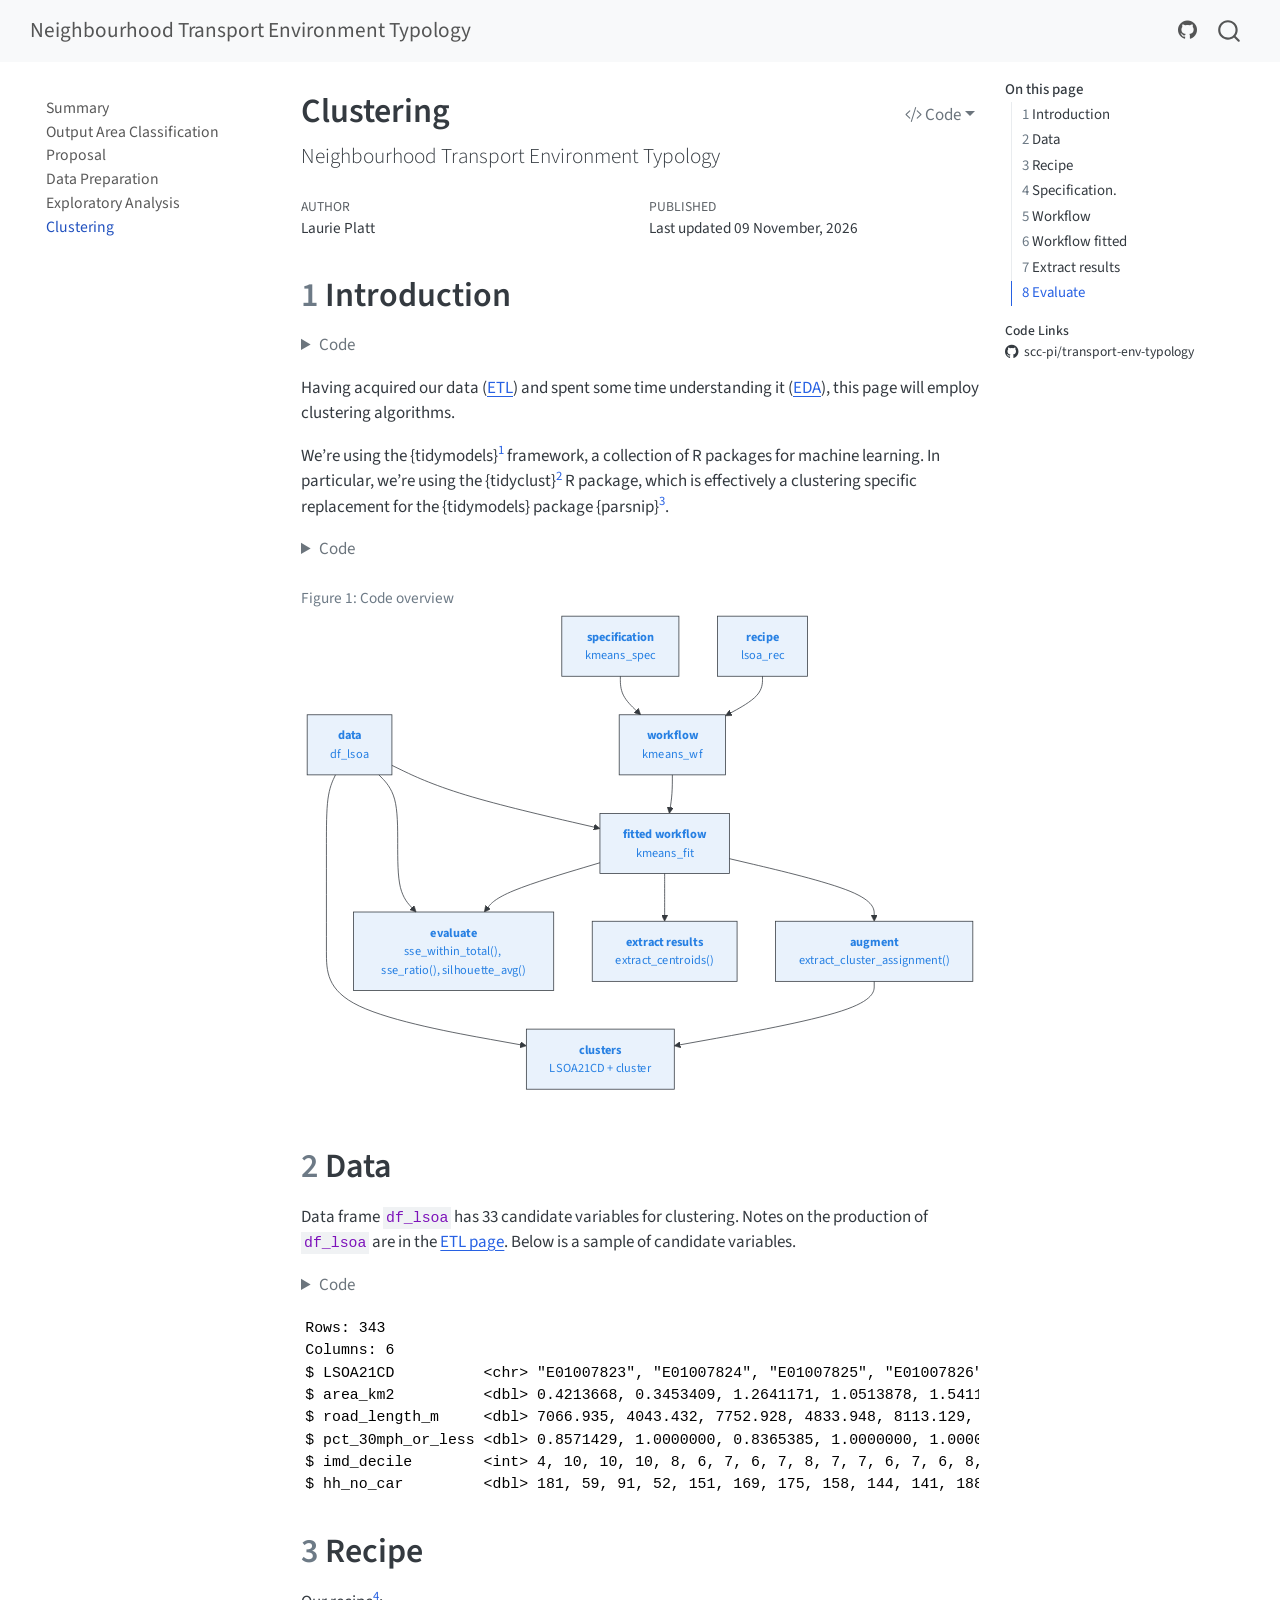
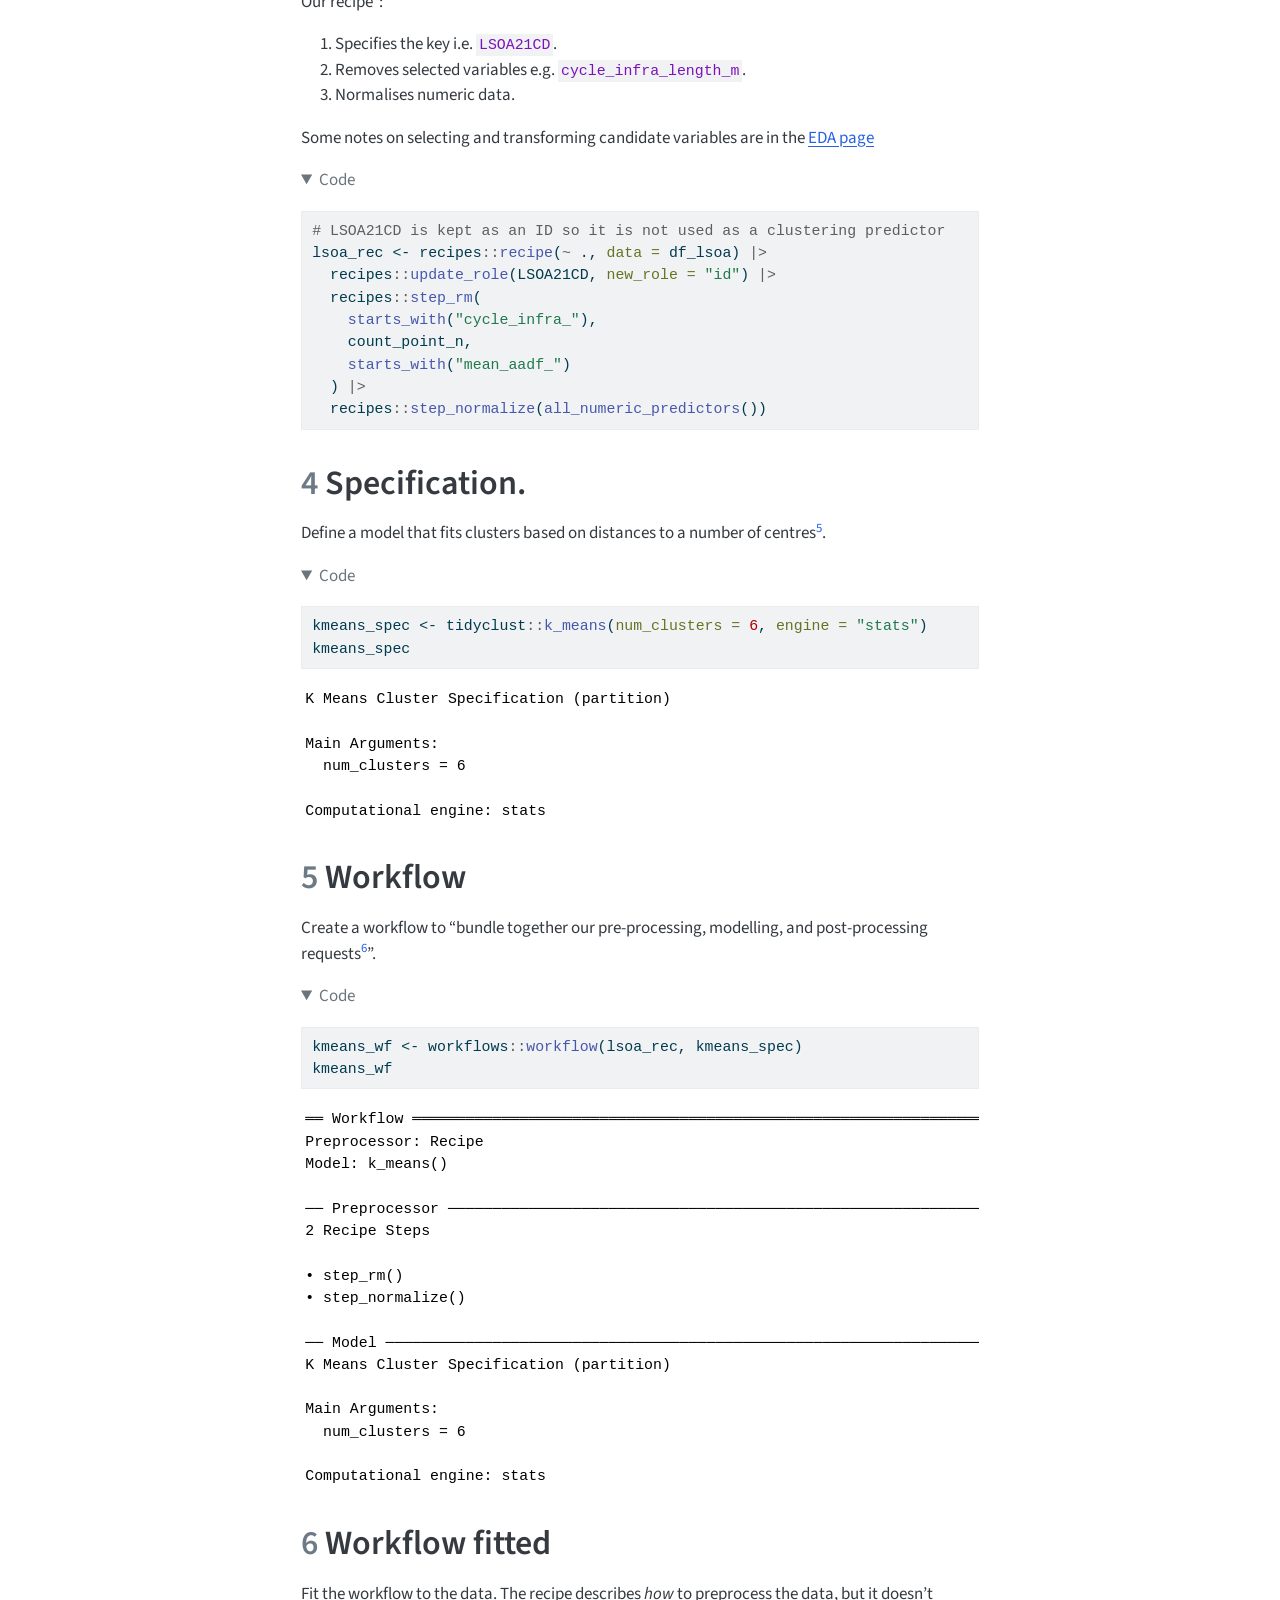
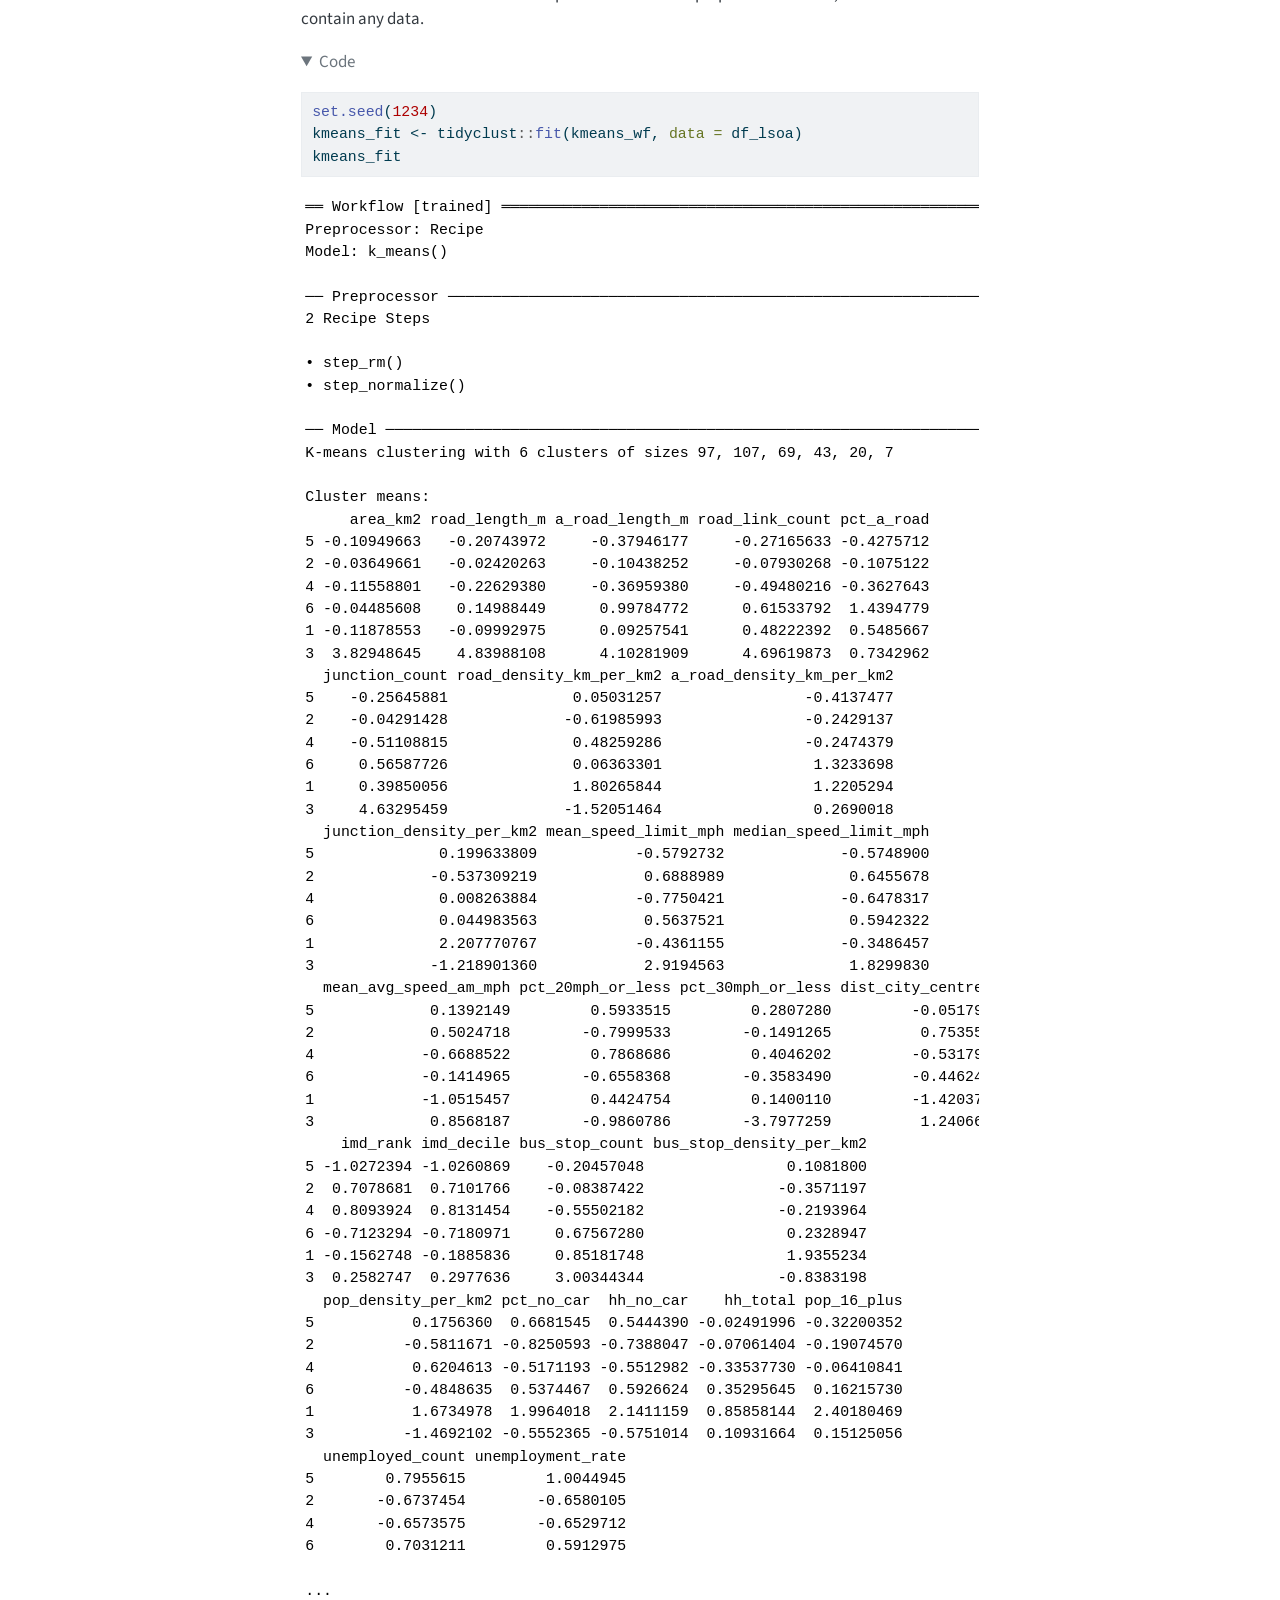
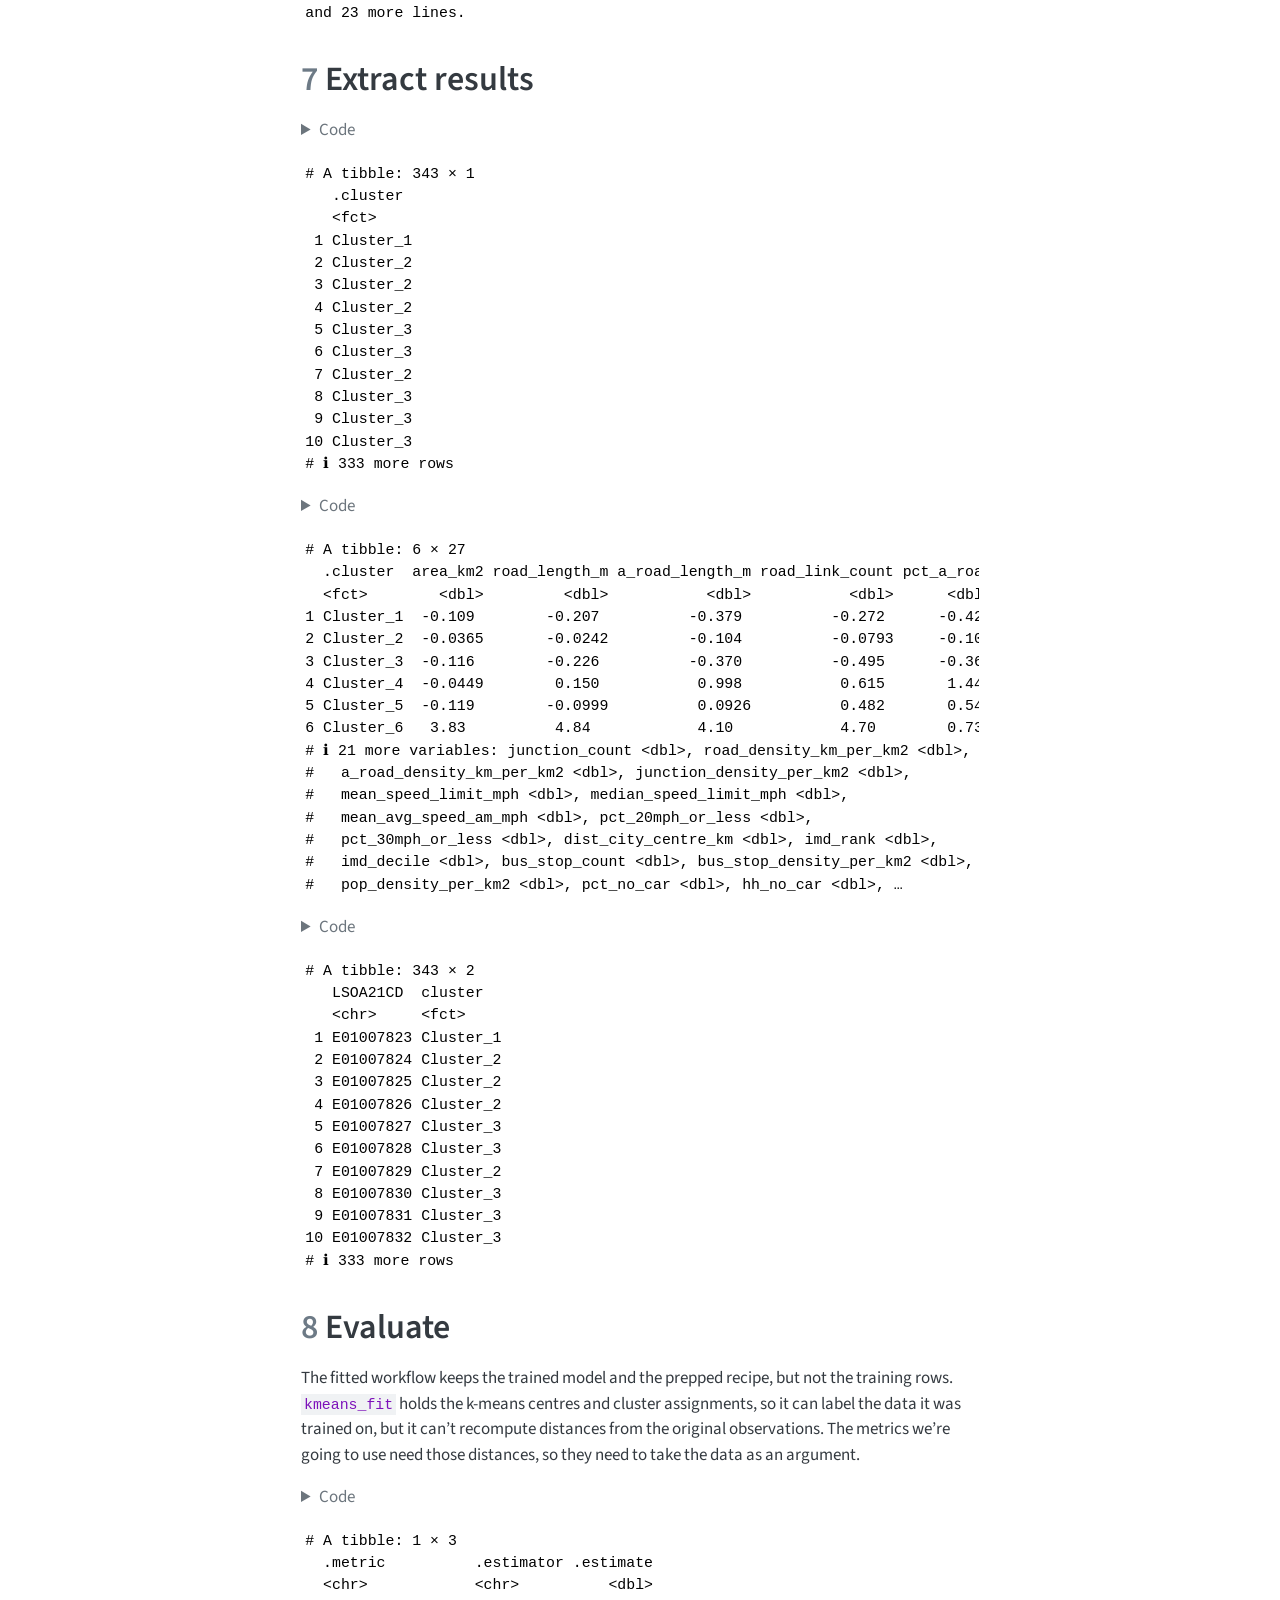
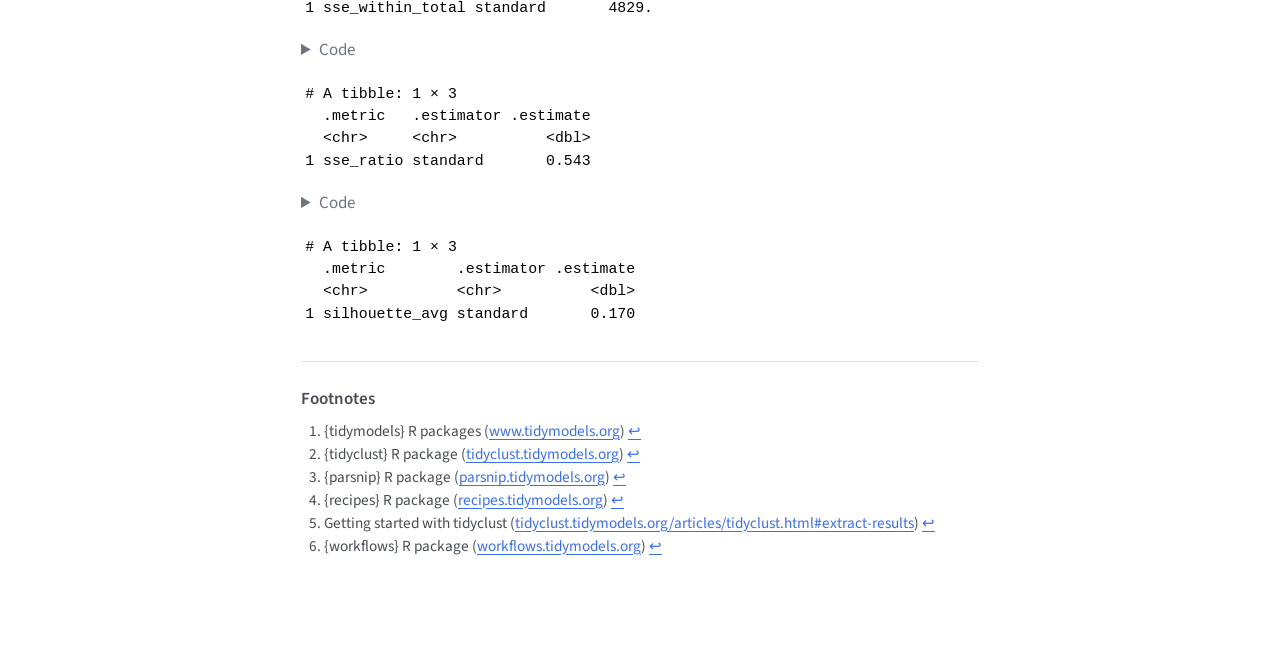
==== commit 00c4154d: "Left hand menu of project documents" ====
--- a/docs/clustering.html
+++ b/docs/clustering.html
@@ -114,7 +114,7 @@
 <link rel="stylesheet" href="resources/styles.css">
 </head>
 
-<body class="nav-fixed quarto-light">
+<body class="nav-sidebar floating nav-fixed quarto-light">
 
 <div id="quarto-search-results"></div>
   <header id="quarto-header" class="headroom fixed-top">
@@ -142,10 +142,63 @@
 </div>
       </div> <!-- /container-fluid -->
     </nav>
+  <nav class="quarto-secondary-nav">
+    <div class="container-fluid d-flex">
+      <button type="button" class="quarto-btn-toggle btn" data-bs-toggle="collapse" role="button" data-bs-target=".quarto-sidebar-collapse-item" aria-controls="quarto-sidebar" aria-expanded="false" aria-label="Toggle sidebar navigation" onclick="if (window.quartoToggleHeadroom) { window.quartoToggleHeadroom(); }">
+        <i class="bi bi-layout-text-sidebar-reverse"></i>
+      </button>
+        <nav class="quarto-page-breadcrumbs" aria-label="breadcrumb"><ol class="breadcrumb"><li class="breadcrumb-item"><a href="./clustering.html">Clustering</a></li></ol></nav>
+        <a class="flex-grow-1" role="navigation" data-bs-toggle="collapse" data-bs-target=".quarto-sidebar-collapse-item" aria-controls="quarto-sidebar" aria-expanded="false" aria-label="Toggle sidebar navigation" onclick="if (window.quartoToggleHeadroom) { window.quartoToggleHeadroom(); }">      
+        </a>
+    </div>
+  </nav>
 </header>
 <!-- content -->
 <div id="quarto-content" class="quarto-container page-columns page-rows-contents page-layout-article page-navbar">
 <!-- sidebar -->
+  <nav id="quarto-sidebar" class="sidebar collapse collapse-horizontal quarto-sidebar-collapse-item sidebar-navigation floating overflow-auto">
+    <div class="sidebar-menu-container"> 
+    <ul class="list-unstyled mt-1">
+        <li class="sidebar-item">
+  <div class="sidebar-item-container"> 
+  <a href="./one-page.html" class="sidebar-item-text sidebar-link">
+ <span class="menu-text">Summary</span></a>
+  </div>
+</li>
+        <li class="sidebar-item">
+  <div class="sidebar-item-container"> 
+  <a href="./oac.html" class="sidebar-item-text sidebar-link">
+ <span class="menu-text">Output Area Classification</span></a>
+  </div>
+</li>
+        <li class="sidebar-item">
+  <div class="sidebar-item-container"> 
+  <a href="./proposal.html" class="sidebar-item-text sidebar-link">
+ <span class="menu-text">Proposal</span></a>
+  </div>
+</li>
+        <li class="sidebar-item">
+  <div class="sidebar-item-container"> 
+  <a href="./etl.html" class="sidebar-item-text sidebar-link">
+ <span class="menu-text">Data Preparation</span></a>
+  </div>
+</li>
+        <li class="sidebar-item">
+  <div class="sidebar-item-container"> 
+  <a href="./eda.html" class="sidebar-item-text sidebar-link">
+ <span class="menu-text">Exploratory Analysis</span></a>
+  </div>
+</li>
+        <li class="sidebar-item">
+  <div class="sidebar-item-container"> 
+  <a href="./clustering.html" class="sidebar-item-text sidebar-link active">
+ <span class="menu-text">Clustering</span></a>
+  </div>
+</li>
+    </ul>
+    </div>
+</nav>
+<div id="quarto-sidebar-glass" class="quarto-sidebar-collapse-item" data-bs-toggle="collapse" data-bs-target=".quarto-sidebar-collapse-item"></div>
 <!-- margin-sidebar -->
     <div id="quarto-margin-sidebar" class="sidebar margin-sidebar">
         <nav id="TOC" role="doc-toc" class="toc-active" data-toc-expanded="1">
